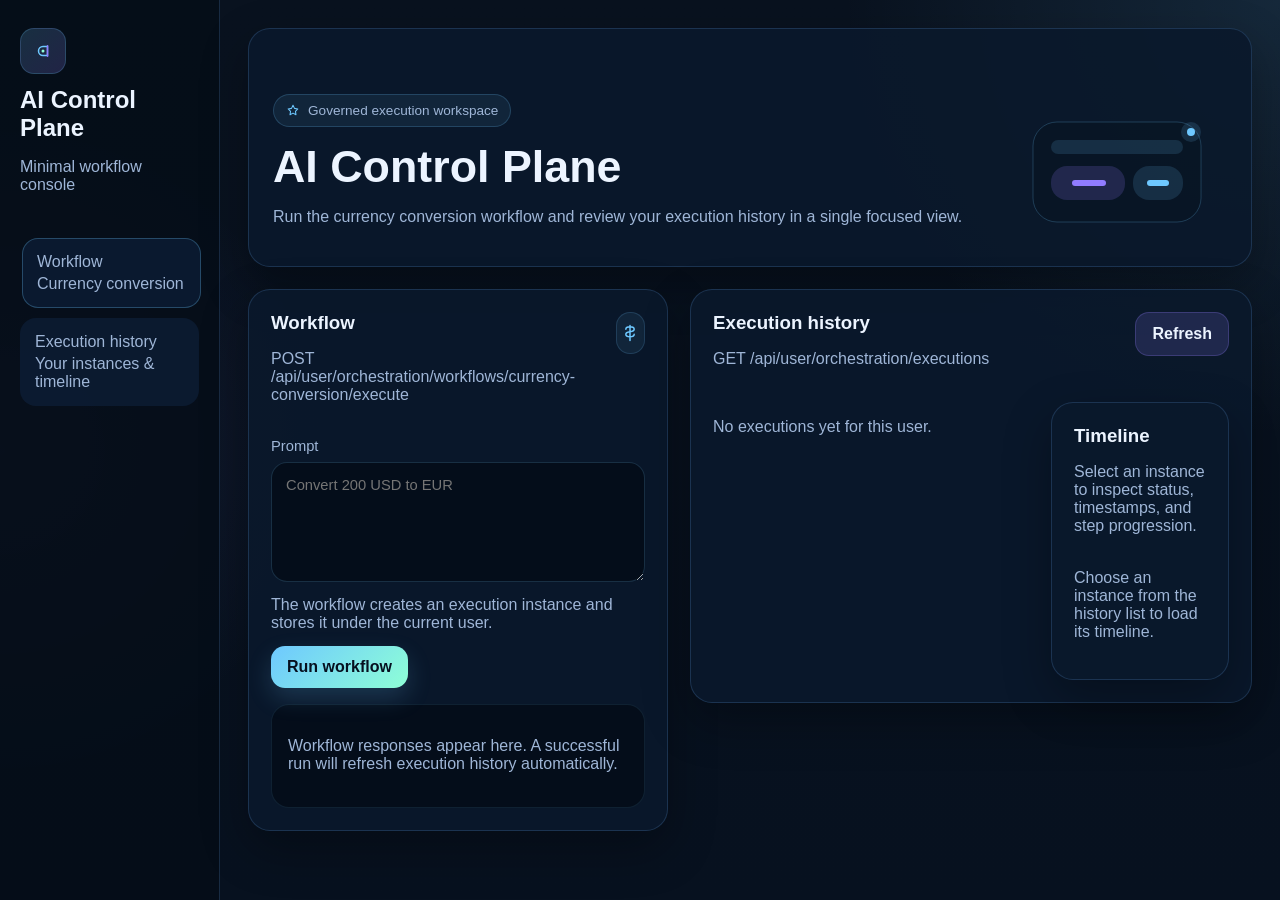
==== ai-control-plane-springboot/src/main/resources/static/index.html @ 24decc21 "Refine workflow UI with user execution history" ====
<!DOCTYPE html>
<html lang="en">
<head>
    <meta charset="UTF-8">
    <meta name="viewport" content="width=device-width, initial-scale=1.0">
    <title>AI Control Plane</title>
    <style>
        :root {
            color-scheme: dark;
            --bg: #07111f;
            --panel: rgba(11, 25, 44, 0.9);
            --panel-muted: rgba(16, 37, 68, 0.72);
            --border: rgba(114, 179, 255, 0.18);
            --text: #ecf4ff;
            --muted: #9fb6d7;
            --accent: #6ec8ff;
            --accent-strong: #917cff;
            --success: #4fe0a2;
            --shadow: 0 18px 48px rgba(0, 0, 0, 0.3);
        }

        * { box-sizing: border-box; }

        body {
            margin: 0;
            min-height: 100vh;
            font-family: Inter, "Segoe UI", Roboto, sans-serif;
            background:
                radial-gradient(circle at top right, rgba(110, 200, 255, 0.12), transparent 28%),
                radial-gradient(circle at left center, rgba(145, 124, 255, 0.1), transparent 24%),
                linear-gradient(180deg, #09121f 0%, #07111f 100%);
            color: var(--text);
        }

        .layout {
            display: grid;
            grid-template-columns: 220px 1fr;
            min-height: 100vh;
        }

        .sidebar {
            padding: 28px 20px;
            border-right: 1px solid var(--border);
            background: rgba(5, 13, 24, 0.86);
        }

        .brand {
            display: grid;
            gap: 12px;
            margin-bottom: 28px;
        }

        .brand-mark {
            width: 46px;
            height: 46px;
            border-radius: 14px;
            display: grid;
            place-items: center;
            background: linear-gradient(135deg, rgba(110, 200, 255, 0.18), rgba(145, 124, 255, 0.2));
            border: 1px solid rgba(110, 200, 255, 0.2);
        }

        .brand h1,
        .section-header h2,
        .panel-header h3,
        .timeline-header h3,
        .instance-summary strong,
        .timeline-item strong {
            margin: 0;
        }

        .brand p,
        .section-header p,
        .panel-header p,
        .timeline-header p,
        .nav-label,
        .nav-meta,
        label,
        .input-help,
        .empty-state,
        .timeline-item p,
        .timeline-item time,
        .response small,
        .instance-summary span {
            color: var(--muted);
        }

        .nav {
            display: grid;
            gap: 10px;
        }

        .nav-item {
            text-decoration: none;
            color: var(--text);
            border: 1px solid transparent;
            background: rgba(16, 37, 68, 0.52);
            border-radius: 16px;
            padding: 14px;
            display: grid;
            gap: 4px;
            transition: border-color 140ms ease, transform 140ms ease;
        }

        .nav-item:hover,
        .nav-item:focus-visible,
        .nav-item.active {
            border-color: rgba(110, 200, 255, 0.28);
            transform: translateX(2px);
            outline: none;
        }

        .main {
            padding: 28px;
            display: grid;
            gap: 22px;
        }

        .section-header,
        .card,
        .history-shell,
        .timeline {
            background: var(--panel);
            border: 1px solid var(--border);
            border-radius: 22px;
            box-shadow: var(--shadow);
        }

        .section-header {
            padding: 24px;
            display: flex;
            justify-content: space-between;
            gap: 18px;
            align-items: end;
        }

        .badge {
            display: inline-flex;
            align-items: center;
            gap: 8px;
            padding: 8px 12px;
            border-radius: 999px;
            border: 1px solid rgba(110, 200, 255, 0.2);
            background: rgba(110, 200, 255, 0.08);
            color: var(--muted);
            font-size: 0.85rem;
        }

        .content-grid {
            display: grid;
            grid-template-columns: minmax(320px, 420px) minmax(0, 1fr);
            gap: 22px;
            align-items: start;
        }

        .card,
        .timeline,
        .history-shell {
            padding: 22px;
        }

        .panel-header,
        .timeline-header {
            display: flex;
            align-items: start;
            justify-content: space-between;
            gap: 12px;
            margin-bottom: 18px;
        }

        .icon {
            width: 42px;
            height: 42px;
            border-radius: 14px;
            display: grid;
            place-items: center;
            background: rgba(110, 200, 255, 0.08);
            border: 1px solid rgba(110, 200, 255, 0.16);
        }

        form {
            display: grid;
            gap: 14px;
        }

        label {
            display: grid;
            gap: 8px;
            font-size: 0.92rem;
        }

        textarea,
        button {
            font: inherit;
        }

        textarea {
            width: 100%;
            min-height: 120px;
            resize: vertical;
            padding: 14px;
            border-radius: 16px;
            border: 1px solid rgba(110, 200, 255, 0.18);
            background: rgba(3, 11, 21, 0.72);
            color: var(--text);
        }

        textarea:focus {
            outline: 2px solid rgba(110, 200, 255, 0.24);
            border-color: rgba(110, 200, 255, 0.36);
        }

        button {
            width: fit-content;
            border: 0;
            border-radius: 14px;
            padding: 12px 16px;
            background: linear-gradient(135deg, var(--accent), #8effd6);
            color: #06101f;
            font-weight: 700;
            cursor: pointer;
            box-shadow: 0 10px 24px rgba(110, 200, 255, 0.18);
        }

        button.secondary {
            background: rgba(145, 124, 255, 0.16);
            color: var(--text);
            box-shadow: none;
            border: 1px solid rgba(145, 124, 255, 0.24);
        }

        .response {
            margin-top: 16px;
            padding: 16px;
            border-radius: 18px;
            background: rgba(3, 11, 21, 0.7);
            border: 1px solid rgba(110, 200, 255, 0.1);
            min-height: 104px;
        }

        .response pre {
            margin: 8px 0 0;
            white-space: pre-wrap;
            word-break: break-word;
            color: #dff5ff;
        }

        .history-layout {
            display: grid;
            grid-template-columns: minmax(260px, 320px) minmax(0, 1fr);
            gap: 18px;
        }

        .history-list {
            display: grid;
            gap: 10px;
        }

        .instance-item {
            width: 100%;
            border: 1px solid rgba(110, 200, 255, 0.08);
            background: rgba(12, 23, 39, 0.86);
            border-radius: 16px;
            padding: 14px;
            text-align: left;
            color: var(--text);
            box-shadow: none;
        }

        .instance-item.active {
            border-color: rgba(110, 200, 255, 0.3);
            background: rgba(16, 37, 68, 0.68);
        }

        .instance-summary {
            display: grid;
            gap: 4px;
        }

        .pill {
            display: inline-flex;
            width: fit-content;
            padding: 6px 10px;
            border-radius: 999px;
            background: rgba(79, 224, 162, 0.12);
            border: 1px solid rgba(79, 224, 162, 0.2);
            color: var(--success);
            font-size: 0.78rem;
            margin-top: 8px;
        }

        .timeline-stream {
            display: grid;
            gap: 14px;
            margin-top: 18px;
        }

        .timeline-item {
            position: relative;
            padding: 0 0 0 22px;
            min-height: 48px;
        }

        .timeline-item::before {
            content: "";
            position: absolute;
            left: 4px;
            top: 6px;
            width: 10px;
            height: 10px;
            border-radius: 50%;
            background: linear-gradient(135deg, var(--accent), var(--accent-strong));
            box-shadow: 0 0 0 6px rgba(110, 200, 255, 0.08);
        }

        .timeline-item::after {
            content: "";
            position: absolute;
            left: 8px;
            top: 20px;
            bottom: -18px;
            width: 1px;
            background: rgba(110, 200, 255, 0.16);
        }

        .timeline-item:last-child::after {
            display: none;
        }

        .timeline-meta {
            display: flex;
            flex-wrap: wrap;
            gap: 10px;
            margin-top: 6px;
        }

        @media (max-width: 1024px) {
            .layout,
            .content-grid,
            .history-layout {
                grid-template-columns: 1fr;
            }

            .sidebar {
                border-right: 0;
                border-bottom: 1px solid var(--border);
            }
        }

        @media (max-width: 720px) {
            .main { padding: 20px; }
            .section-header,
            .card,
            .history-shell,
            .timeline { border-radius: 18px; }
        }
    </style>
</head>
<body>
<div class="layout">
    <aside class="sidebar" aria-label="Primary navigation">
        <div class="brand">
            <div class="brand-mark" aria-hidden="true">
                <svg viewBox="0 0 64 64" width="24" height="24" fill="none">
                    <path d="M20 32c0-6.627 5.373-12 12-12h12v24H32c-6.627 0-12-5.373-12-12Z" stroke="#6EC8FF" stroke-width="4"/>
                    <path d="M44 18v28" stroke="#917CFF" stroke-width="4" stroke-linecap="round"/>
                    <circle cx="32" cy="32" r="4" fill="#8EFFD6"/>
                </svg>
            </div>
            <div>
                <h1>AI Control Plane</h1>
                <p>Minimal workflow console</p>
            </div>
        </div>

        <nav class="nav">
            <a class="nav-item active" href="#workflow">
                <span class="nav-label">Workflow</span>
                <span class="nav-meta">Currency conversion</span>
            </a>
            <a class="nav-item" href="#history">
                <span class="nav-label">Execution history</span>
                <span class="nav-meta">Your instances & timeline</span>
            </a>
        </nav>
    </aside>

    <main class="main">
        <section class="section-header">
            <div>
                <div class="badge">
                    <svg width="14" height="14" viewBox="0 0 16 16" fill="none" aria-hidden="true">
                        <path d="M8 1.5 9.7 5l3.8.6-2.7 2.7.6 3.9L8 10.4 4.6 12.2l.6-3.9L2.5 5.6 6.3 5 8 1.5Z" stroke="#6EC8FF" stroke-width="1.2" stroke-linejoin="round"/>
                    </svg>
                    Governed execution workspace
                </div>
                <h2 style="margin-top: 14px; font-size: clamp(1.8rem, 4vw, 2.8rem);">AI Control Plane</h2>
                <p>Run the currency conversion workflow and review your execution history in a single focused view.</p>
            </div>
            <svg viewBox="0 0 220 140" width="220" height="140" aria-hidden="true">
                <rect x="26" y="20" width="168" height="100" rx="24" fill="rgba(9,22,37,0.86)" stroke="rgba(110,200,255,0.22)"/>
                <rect x="44" y="38" width="132" height="14" rx="7" fill="rgba(110,200,255,0.14)"/>
                <rect x="44" y="64" width="74" height="34" rx="16" fill="rgba(145,124,255,0.18)"/>
                <rect x="126" y="64" width="50" height="34" rx="16" fill="rgba(110,200,255,0.14)"/>
                <path d="M68 81h28" stroke="#917CFF" stroke-width="6" stroke-linecap="round"/>
                <path d="M143 81h16" stroke="#6EC8FF" stroke-width="6" stroke-linecap="round"/>
                <circle cx="184" cy="30" r="10" fill="rgba(110,200,255,0.14)"/>
                <circle cx="184" cy="30" r="4" fill="#6EC8FF"/>
            </svg>
        </section>

        <section class="content-grid">
            <article class="card" id="workflow">
                <div class="panel-header">
                    <div>
                        <h3>Workflow</h3>
                        <p>POST /api/user/orchestration/workflows/currency-conversion/execute</p>
                    </div>
                    <div class="icon" aria-hidden="true">
                        <svg width="20" height="20" viewBox="0 0 24 24" fill="none"><path d="M12 3v18M7 7.5c0-1.7 2-3 5-3s5 1.3 5 3-1.6 2.6-5 3-5 1.3-5 3 2 3 5 3 5-1.3 5-3" stroke="#6EC8FF" stroke-width="1.8" stroke-linecap="round" stroke-linejoin="round"/></svg>
                    </div>
                </div>
                <form id="workflow-form">
                    <label>
                        Prompt
                        <textarea name="prompt" placeholder="Convert 200 USD to EUR"></textarea>
                    </label>
                    <div class="input-help">The workflow creates an execution instance and stores it under the current user.</div>
                    <button type="submit">Run workflow</button>
                </form>
                <div class="response" id="workflow-response">
                    <p class="empty-state">Workflow responses appear here. A successful run will refresh execution history automatically.</p>
                </div>
            </article>

            <article class="history-shell" id="history">
                <div class="panel-header">
                    <div>
                        <h3>Execution history</h3>
                        <p>GET /api/user/orchestration/executions</p>
                    </div>
                    <button class="secondary" id="refresh-history" type="button">Refresh</button>
                </div>
                <div class="history-layout">
                    <section>
                        <div class="history-list" id="history-list">
                            <p class="empty-state">No executions yet for this user.</p>
                        </div>
                    </section>
                    <aside class="timeline">
                        <div class="timeline-header">
                            <div>
                                <h3>Timeline</h3>
                                <p>Select an instance to inspect status, timestamps, and step progression.</p>
                            </div>
                        </div>
                        <div id="timeline-content">
                            <p class="empty-state">Choose an instance from the history list to load its timeline.</p>
                        </div>
                    </aside>
                </div>
            </article>
        </section>
    </main>
</div>

<script>
    const workflowResponse = document.getElementById('workflow-response');
    const historyList = document.getElementById('history-list');
    const timelineContent = document.getElementById('timeline-content');
    const workflowForm = document.getElementById('workflow-form');
    const refreshHistoryButton = document.getElementById('refresh-history');
    let selectedInstanceId = null;

    const formatJson = (target, payload, label = 'Response payload') => {
        target.innerHTML = `<small>${label}</small><pre>${JSON.stringify(payload, null, 2)}</pre>`;
    };

    const formatDate = (value) => {
        if (!value) {
            return '—';
        }
        const date = new Date(value);
        return Number.isNaN(date.getTime()) ? value : date.toLocaleString();
    };

    const normalizeArray = (value) => Array.isArray(value) ? value : [];

    const loadTimeline = async (instanceId) => {
        selectedInstanceId = instanceId;
        timelineContent.innerHTML = '<p class="empty-state">Loading timeline…</p>';

        try {
            const [instanceResponse, stepsResponse] = await Promise.all([
                fetch(`/api/user/orchestration/executions/${encodeURIComponent(instanceId)}`, { headers: { Accept: 'application/json' } }),
                fetch(`/api/user/orchestration/executions/${encodeURIComponent(instanceId)}/steps`, { headers: { Accept: 'application/json' } })
            ]);

            const instance = instanceResponse.ok ? await instanceResponse.json() : null;
            const steps = stepsResponse.ok ? normalizeArray(await stepsResponse.json()) : [];

            if (!instance) {
                timelineContent.innerHTML = '<p class="empty-state">Unable to load that instance.</p>';
                return;
            }

            const events = [
                { title: 'Execution created', timestamp: instance.createdAt, details: `Plan ${instance.planId}` },
                { title: 'Execution started', timestamp: instance.startedAt, details: `Status ${instance.status}` },
                { title: 'Execution completed', timestamp: instance.completedAt, details: instance.completedAt ? `Total cost ${instance.totalCost}` : 'Waiting for completion' },
                ...steps.map((step) => ({
                    title: step.stepId,
                    timestamp: step.completedAt || step.startedAt,
                    details: step.status
                }))
            ].filter((event) => event.timestamp || event.details);

            timelineContent.innerHTML = `
                <div class="instance-summary">
                    <strong>${instance.instanceId}</strong>
                    <span>User: ${instance.userId}</span>
                    <span>Plan: ${instance.planId}</span>
                    <span>Created: ${formatDate(instance.createdAt)}</span>
                    <span class="pill">${instance.status}</span>
                </div>
                <div class="timeline-stream">
                    ${events.map((event) => `
                        <article class="timeline-item">
                            <strong>${event.title}</strong>
                            <div class="timeline-meta">
                                <time>${formatDate(event.timestamp)}</time>
                                <span>${event.details || ''}</span>
                            </div>
                        </article>
                    `).join('') || '<p class="empty-state">No timeline events are available yet.</p>'}
                </div>
            `;
        } catch (error) {
            timelineContent.innerHTML = `<p class="empty-state">${error.message}</p>`;
        }
    };

    const renderHistory = (items) => {
        const executions = normalizeArray(items);
        if (!executions.length) {
            historyList.innerHTML = '<p class="empty-state">No executions yet for this user.</p>';
            timelineContent.innerHTML = '<p class="empty-state">Choose an instance from the history list to load its timeline.</p>';
            return;
        }

        historyList.innerHTML = executions.map((instance) => `
            <button class="instance-item ${instance.instanceId === selectedInstanceId ? 'active' : ''}" type="button" data-instance-id="${instance.instanceId}">
                <div class="instance-summary">
                    <strong>${instance.instanceId}</strong>
                    <span>${formatDate(instance.createdAt)}</span>
                    <span>Plan ${instance.planId}</span>
                    <span class="pill">${instance.status}</span>
                </div>
            </button>
        `).join('');

        historyList.querySelectorAll('[data-instance-id]').forEach((button) => {
            button.addEventListener('click', () => loadTimeline(button.dataset.instanceId));
        });

        const nextSelection = executions.find((instance) => instance.instanceId === selectedInstanceId)?.instanceId
            || executions[0].instanceId;
        loadTimeline(nextSelection);
    };

    const loadHistory = async () => {
        historyList.innerHTML = '<p class="empty-state">Loading execution history…</p>';
        try {
            const response = await fetch('/api/user/orchestration/executions', {
                headers: { Accept: 'application/json' }
            });
            const data = response.ok ? await response.json() : [];
            renderHistory(data);
        } catch (error) {
            historyList.innerHTML = `<p class="empty-state">${error.message}</p>`;
        }
    };

    workflowForm.addEventListener('submit', async (event) => {
        event.preventDefault();
        const submitButton = workflowForm.querySelector('button[type="submit"]');
        const originalLabel = submitButton.textContent;
        submitButton.disabled = true;
        submitButton.textContent = 'Running…';

        try {
            const payload = Object.fromEntries(new FormData(workflowForm).entries());
            const response = await fetch('/api/user/orchestration/workflows/currency-conversion/execute', {
                method: 'POST',
                headers: {
                    Accept: 'application/json',
                    'Content-Type': 'application/json'
                },
                body: JSON.stringify(payload)
            });

            const data = response.ok ? await response.json() : { status: response.status, message: 'Workflow request failed.' };
            formatJson(workflowResponse, data, response.ok ? 'Workflow response' : 'Workflow error');

            if (response.ok) {
                selectedInstanceId = data.instanceId || selectedInstanceId;
                await loadHistory();
            }
        } catch (error) {
            formatJson(workflowResponse, { message: error.message }, 'Workflow error');
        } finally {
            submitButton.disabled = false;
            submitButton.textContent = originalLabel;
        }
    });

    refreshHistoryButton.addEventListener('click', loadHistory);
    loadHistory();
</script>
</body>
</html>
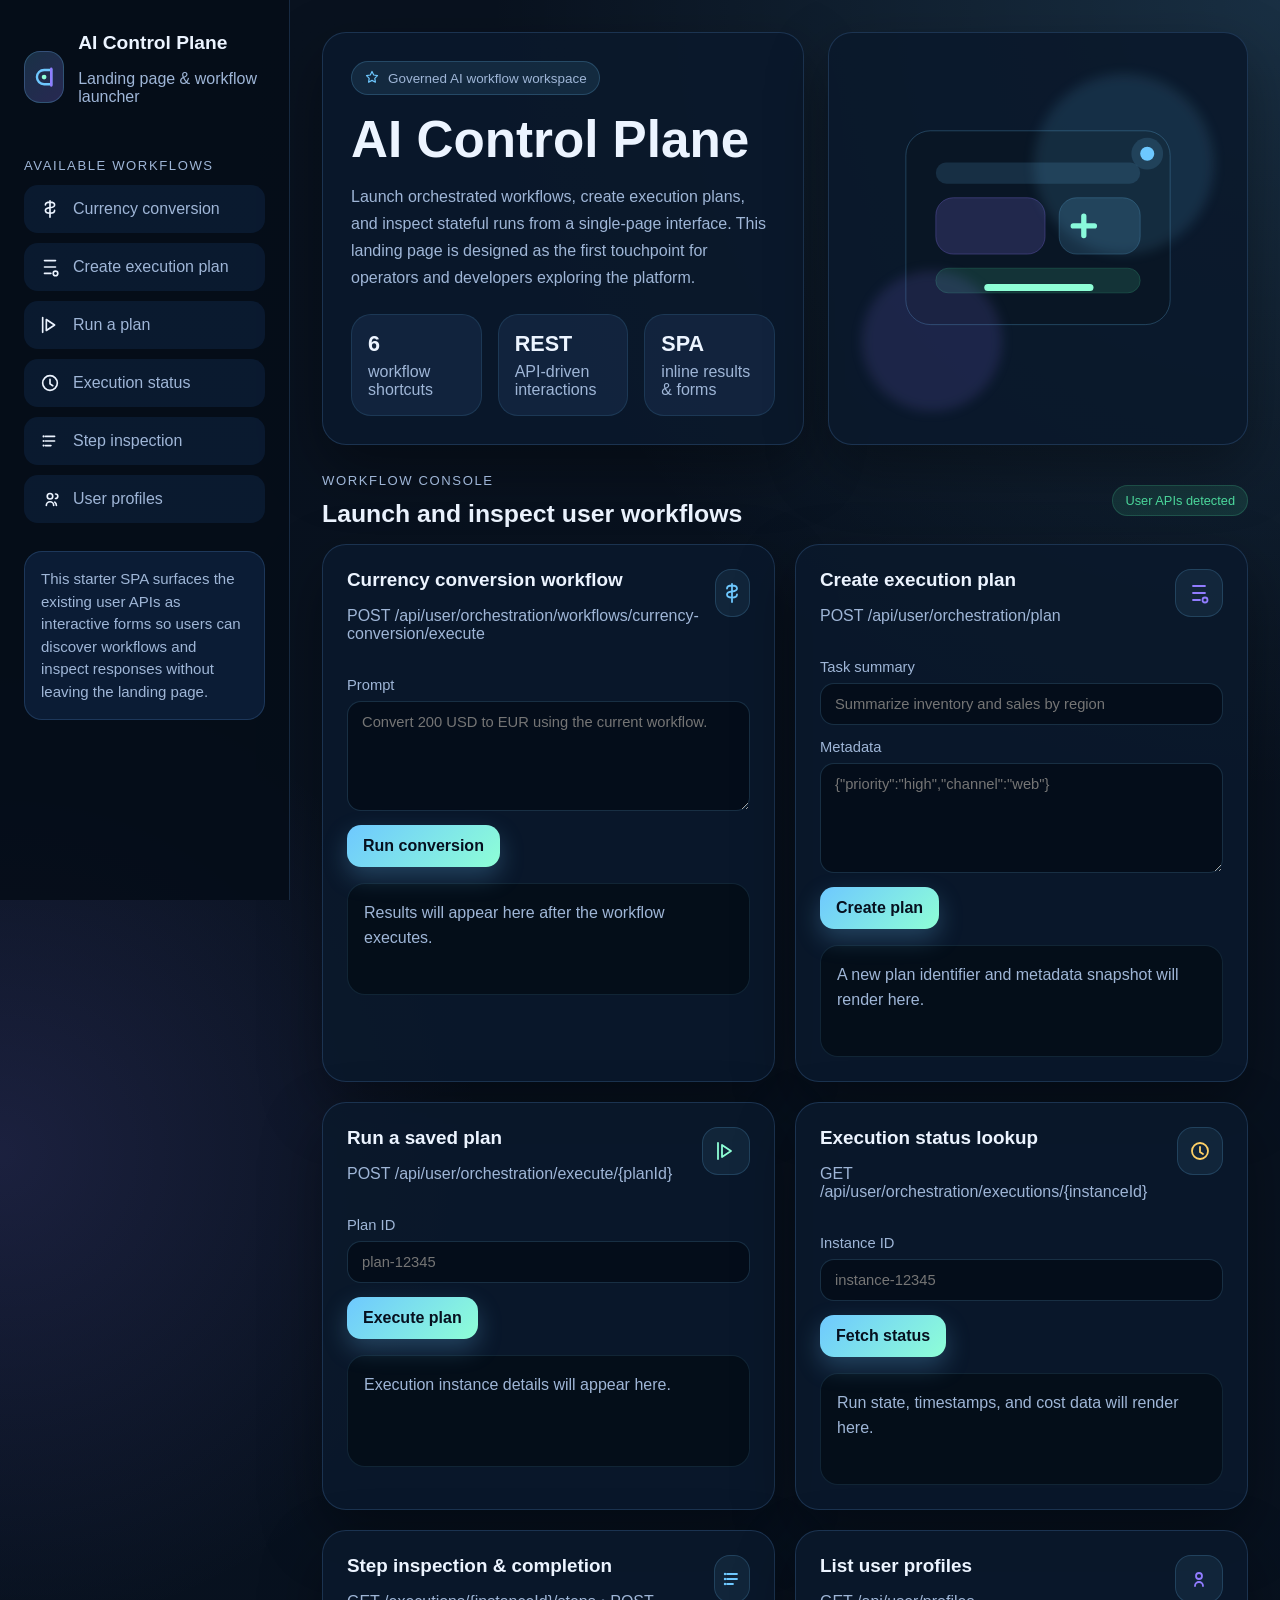
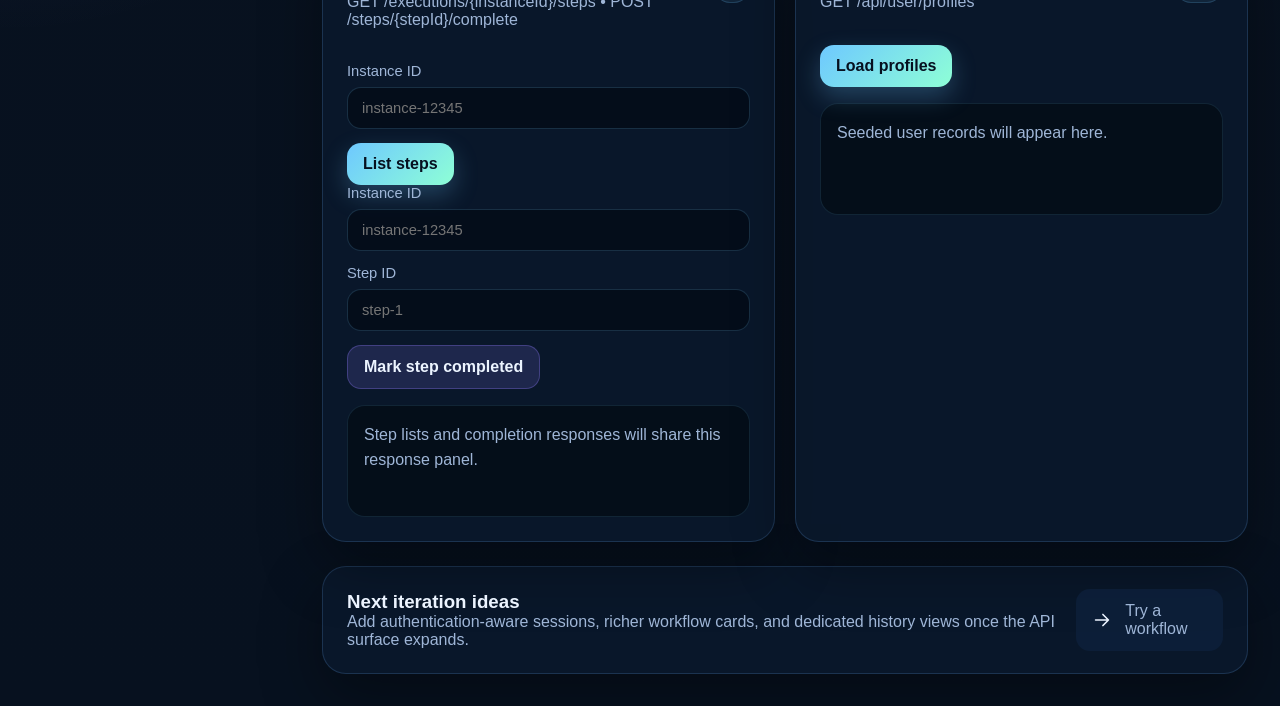
==== commit 1709313b: "Simple UI" ====
--- a/ai-control-plane-springboot/src/main/resources/static/index.html
+++ b/ai-control-plane-springboot/src/main/resources/static/index.html
@@ -9,158 +9,258 @@
             color-scheme: dark;
             --bg: #07111f;
             --panel: rgba(11, 25, 44, 0.9);
-            --panel-muted: rgba(16, 37, 68, 0.72);
+            --panel-strong: #102544;
+            --panel-muted: rgba(20, 39, 67, 0.8);
             --border: rgba(114, 179, 255, 0.18);
             --text: #ecf4ff;
             --muted: #9fb6d7;
             --accent: #6ec8ff;
             --accent-strong: #917cff;
             --success: #4fe0a2;
-            --shadow: 0 18px 48px rgba(0, 0, 0, 0.3);
-        }
-
-        * { box-sizing: border-box; }
+            --warning: #ffd166;
+            --danger: #ff7b98;
+            --shadow: 0 24px 60px rgba(0, 0, 0, 0.35);
+        }
+
+        * {
+            box-sizing: border-box;
+        }
 
         body {
             margin: 0;
             min-height: 100vh;
             font-family: Inter, "Segoe UI", Roboto, sans-serif;
             background:
-                radial-gradient(circle at top right, rgba(110, 200, 255, 0.12), transparent 28%),
-                radial-gradient(circle at left center, rgba(145, 124, 255, 0.1), transparent 24%),
-                linear-gradient(180deg, #09121f 0%, #07111f 100%);
+                    radial-gradient(circle at top right, rgba(110, 200, 255, 0.16), transparent 30%),
+                    radial-gradient(circle at left center, rgba(145, 124, 255, 0.14), transparent 28%),
+                    linear-gradient(180deg, #09121f 0%, #07111f 100%);
             color: var(--text);
         }
 
         .layout {
             display: grid;
-            grid-template-columns: 220px 1fr;
+            grid-template-columns: 290px 1fr;
             min-height: 100vh;
         }
 
         .sidebar {
-            padding: 28px 20px;
+            padding: 32px 24px;
+            background: rgba(5, 13, 24, 0.88);
             border-right: 1px solid var(--border);
-            background: rgba(5, 13, 24, 0.86);
+            position: sticky;
+            top: 0;
+            height: 100vh;
         }
 
         .brand {
-            display: grid;
-            gap: 12px;
-            margin-bottom: 28px;
+            display: flex;
+            align-items: center;
+            gap: 14px;
+            margin-bottom: 36px;
         }
 
         .brand-mark {
-            width: 46px;
-            height: 46px;
-            border-radius: 14px;
+            width: 52px;
+            height: 52px;
+            border-radius: 16px;
             display: grid;
             place-items: center;
-            background: linear-gradient(135deg, rgba(110, 200, 255, 0.18), rgba(145, 124, 255, 0.2));
-            border: 1px solid rgba(110, 200, 255, 0.2);
-        }
-
-        .brand h1,
-        .section-header h2,
-        .panel-header h3,
-        .timeline-header h3,
-        .instance-summary strong,
-        .timeline-item strong {
+            background: linear-gradient(135deg, rgba(110, 200, 255, 0.2), rgba(145, 124, 255, 0.25));
+            border: 1px solid rgba(110, 200, 255, 0.24);
+        }
+
+        .brand h1 {
+            font-size: 1.2rem;
             margin: 0;
         }
 
         .brand p,
-        .section-header p,
-        .panel-header p,
-        .timeline-header p,
-        .nav-label,
-        .nav-meta,
+        .sidebar-note,
+        .card-subtitle,
+        .hero-copy p,
+        .result-box small,
+        .section-badge,
+        .nav-item span,
         label,
-        .input-help,
         .empty-state,
-        .timeline-item p,
-        .timeline-item time,
-        .response small,
-        .instance-summary span {
+        .hero-stat span,
+        .hero-stat strong,
+        .callout p {
             color: var(--muted);
         }
 
-        .nav {
-            display: grid;
+        .nav-title {
+            font-size: 0.82rem;
+            letter-spacing: 0.12em;
+            text-transform: uppercase;
+            margin: 0 0 12px;
+            color: var(--muted);
+        }
+
+        .nav-list {
+            display: flex;
+            flex-direction: column;
             gap: 10px;
+            margin-bottom: 28px;
         }
 
         .nav-item {
+            display: flex;
+            align-items: center;
+            gap: 12px;
             text-decoration: none;
             color: var(--text);
+            padding: 12px 14px;
+            border-radius: 14px;
+            background: rgba(16, 37, 68, 0.55);
             border: 1px solid transparent;
-            background: rgba(16, 37, 68, 0.52);
-            border-radius: 16px;
-            padding: 14px;
-            display: grid;
-            gap: 4px;
-            transition: border-color 140ms ease, transform 140ms ease;
+            transition: 160ms ease;
         }
 
         .nav-item:hover,
-        .nav-item:focus-visible,
-        .nav-item.active {
-            border-color: rgba(110, 200, 255, 0.28);
+        .nav-item:focus-visible {
+            border-color: rgba(110, 200, 255, 0.3);
             transform: translateX(2px);
             outline: none;
         }
 
+        .nav-item svg {
+            flex: none;
+            width: 22px;
+            height: 22px;
+        }
+
+        .sidebar-note {
+            margin-top: 28px;
+            padding: 16px;
+            border-radius: 18px;
+            background: rgba(16, 37, 68, 0.68);
+            border: 1px solid var(--border);
+            line-height: 1.5;
+            font-size: 0.94rem;
+        }
+
         .main {
-            padding: 28px;
+            padding: 32px;
+        }
+
+        .hero {
             display: grid;
-            gap: 22px;
-        }
-
-        .section-header,
-        .card,
-        .history-shell,
-        .timeline {
+            grid-template-columns: minmax(0, 1.3fr) minmax(280px, 420px);
+            gap: 24px;
+            align-items: stretch;
+            margin-bottom: 28px;
+        }
+
+        .hero-card,
+        .hero-visual,
+        .workflow-card,
+        .callout {
             background: var(--panel);
             border: 1px solid var(--border);
-            border-radius: 22px;
+            border-radius: 24px;
             box-shadow: var(--shadow);
         }
 
-        .section-header {
-            padding: 24px;
-            display: flex;
-            justify-content: space-between;
-            gap: 18px;
-            align-items: end;
-        }
-
-        .badge {
+        .hero-card {
+            padding: 28px;
+        }
+
+        .section-badge {
             display: inline-flex;
             align-items: center;
             gap: 8px;
+            font-size: 0.84rem;
             padding: 8px 12px;
             border-radius: 999px;
+            background: rgba(110, 200, 255, 0.1);
             border: 1px solid rgba(110, 200, 255, 0.2);
-            background: rgba(110, 200, 255, 0.08);
-            color: var(--muted);
-            font-size: 0.85rem;
-        }
-
-        .content-grid {
+        }
+
+        .hero-copy h2 {
+            margin: 18px 0 12px;
+            font-size: clamp(2rem, 4vw, 3.4rem);
+            line-height: 1.05;
+        }
+
+        .hero-copy p {
+            max-width: 62ch;
+            line-height: 1.7;
+            font-size: 1rem;
+        }
+
+        .hero-stats {
             display: grid;
-            grid-template-columns: minmax(320px, 420px) minmax(0, 1fr);
-            gap: 22px;
-            align-items: start;
-        }
-
-        .card,
-        .timeline,
-        .history-shell {
-            padding: 22px;
-        }
-
-        .panel-header,
-        .timeline-header {
+            grid-template-columns: repeat(3, minmax(0, 1fr));
+            gap: 16px;
+            margin-top: 22px;
+        }
+
+        .hero-stat {
+            padding: 16px;
+            border-radius: 20px;
+            background: var(--panel-muted);
+            border: 1px solid rgba(110, 200, 255, 0.12);
+        }
+
+        .hero-stat strong {
+            display: block;
+            color: var(--text);
+            font-size: 1.35rem;
+            margin-bottom: 6px;
+        }
+
+        .hero-visual {
+            padding: 24px;
+            position: relative;
+            overflow: hidden;
+            display: grid;
+            place-items: center;
+        }
+
+        .hero-visual::before,
+        .hero-visual::after {
+            content: "";
+            position: absolute;
+            border-radius: 50%;
+            filter: blur(6px);
+        }
+
+        .hero-visual::before {
+            width: 180px;
+            height: 180px;
+            background: rgba(110, 200, 255, 0.12);
+            top: 10%;
+            right: 8%;
+        }
+
+        .hero-visual::after {
+            width: 140px;
+            height: 140px;
+            background: rgba(145, 124, 255, 0.14);
+            left: 8%;
+            bottom: 8%;
+        }
+
+        .workflows-header {
+            display: flex;
+            align-items: center;
+            justify-content: space-between;
+            gap: 16px;
+            margin: 18px 0 16px;
+        }
+
+        .workflows-grid {
+            display: grid;
+            grid-template-columns: repeat(auto-fit, minmax(320px, 1fr));
+            gap: 20px;
+        }
+
+        .workflow-card {
+            padding: 24px;
+        }
+
+        .card-header {
             display: flex;
             align-items: start;
             justify-content: space-between;
@@ -168,14 +268,19 @@
             margin-bottom: 18px;
         }
 
-        .icon {
-            width: 42px;
-            height: 42px;
-            border-radius: 14px;
+        .card-title {
+            margin: 0;
+            font-size: 1.18rem;
+        }
+
+        .card-icon {
+            width: 48px;
+            height: 48px;
+            border-radius: 16px;
             display: grid;
             place-items: center;
             background: rgba(110, 200, 255, 0.08);
-            border: 1px solid rgba(110, 200, 255, 0.16);
+            border: 1px solid rgba(110, 200, 255, 0.18);
         }
 
         form {
@@ -189,179 +294,171 @@
             font-size: 0.92rem;
         }
 
+        input,
         textarea,
-        button {
+        button,
+        select {
             font: inherit;
         }
 
-        textarea {
+        input,
+        textarea,
+        select {
             width: 100%;
-            min-height: 120px;
-            resize: vertical;
-            padding: 14px;
-            border-radius: 16px;
+            padding: 12px 14px;
+            border-radius: 14px;
             border: 1px solid rgba(110, 200, 255, 0.18);
             background: rgba(3, 11, 21, 0.72);
             color: var(--text);
         }
 
-        textarea:focus {
-            outline: 2px solid rgba(110, 200, 255, 0.24);
-            border-color: rgba(110, 200, 255, 0.36);
+        textarea {
+            min-height: 110px;
+            resize: vertical;
+        }
+
+        input:focus,
+        textarea:focus,
+        select:focus {
+            outline: 2px solid rgba(110, 200, 255, 0.3);
+            border-color: rgba(110, 200, 255, 0.45);
+        }
+
+        .button-row {
+            display: flex;
+            flex-wrap: wrap;
+            gap: 10px;
+            align-items: center;
         }
 
         button {
-            width: fit-content;
-            border: 0;
+            border: none;
             border-radius: 14px;
             padding: 12px 16px;
-            background: linear-gradient(135deg, var(--accent), #8effd6);
-            color: #06101f;
             font-weight: 700;
             cursor: pointer;
-            box-shadow: 0 10px 24px rgba(110, 200, 255, 0.18);
+            color: #06101f;
+            background: linear-gradient(135deg, var(--accent), #8effd6);
+            transition: transform 140ms ease, box-shadow 140ms ease;
+            box-shadow: 0 10px 24px rgba(110, 200, 255, 0.25);
         }
 
         button.secondary {
             background: rgba(145, 124, 255, 0.16);
             color: var(--text);
             box-shadow: none;
-            border: 1px solid rgba(145, 124, 255, 0.24);
-        }
-
-        .response {
+            border: 1px solid rgba(145, 124, 255, 0.3);
+        }
+
+        button:hover,
+        button:focus-visible {
+            transform: translateY(-1px);
+            outline: none;
+        }
+
+        .status-chip {
+            padding: 7px 12px;
+            border-radius: 999px;
+            font-size: 0.8rem;
+            color: var(--success);
+            background: rgba(79, 224, 162, 0.12);
+            border: 1px solid rgba(79, 224, 162, 0.2);
+        }
+
+        .result-box {
             margin-top: 16px;
             padding: 16px;
             border-radius: 18px;
-            background: rgba(3, 11, 21, 0.7);
-            border: 1px solid rgba(110, 200, 255, 0.1);
-            min-height: 104px;
-        }
-
-        .response pre {
+            background: rgba(3, 11, 21, 0.74);
+            border: 1px solid rgba(110, 200, 255, 0.12);
+            min-height: 112px;
+        }
+
+        .result-box pre {
             margin: 8px 0 0;
             white-space: pre-wrap;
             word-break: break-word;
             color: #dff5ff;
         }
 
-        .history-layout {
-            display: grid;
-            grid-template-columns: minmax(260px, 320px) minmax(0, 1fr);
-            gap: 18px;
-        }
-
-        .history-list {
-            display: grid;
-            gap: 10px;
-        }
-
-        .instance-item {
-            width: 100%;
-            border: 1px solid rgba(110, 200, 255, 0.08);
-            background: rgba(12, 23, 39, 0.86);
-            border-radius: 16px;
-            padding: 14px;
-            text-align: left;
-            color: var(--text);
-            box-shadow: none;
-        }
-
-        .instance-item.active {
-            border-color: rgba(110, 200, 255, 0.3);
-            background: rgba(16, 37, 68, 0.68);
-        }
-
-        .instance-summary {
-            display: grid;
-            gap: 4px;
-        }
-
-        .pill {
-            display: inline-flex;
-            width: fit-content;
-            padding: 6px 10px;
-            border-radius: 999px;
-            background: rgba(79, 224, 162, 0.12);
-            border: 1px solid rgba(79, 224, 162, 0.2);
-            color: var(--success);
-            font-size: 0.78rem;
-            margin-top: 8px;
-        }
-
-        .timeline-stream {
-            display: grid;
-            gap: 14px;
-            margin-top: 18px;
-        }
-
-        .timeline-item {
-            position: relative;
-            padding: 0 0 0 22px;
-            min-height: 48px;
-        }
-
-        .timeline-item::before {
-            content: "";
+        .empty-state {
+            margin: 0;
+            line-height: 1.6;
+        }
+
+        .callout {
+            padding: 22px 24px;
+            margin-top: 24px;
+            display: flex;
+            align-items: center;
+            justify-content: space-between;
+            gap: 16px;
+        }
+
+        .callout h3,
+        .callout p {
+            margin: 0;
+        }
+
+        .visually-hidden {
             position: absolute;
-            left: 4px;
-            top: 6px;
-            width: 10px;
-            height: 10px;
-            border-radius: 50%;
-            background: linear-gradient(135deg, var(--accent), var(--accent-strong));
-            box-shadow: 0 0 0 6px rgba(110, 200, 255, 0.08);
-        }
-
-        .timeline-item::after {
-            content: "";
-            position: absolute;
-            left: 8px;
-            top: 20px;
-            bottom: -18px;
             width: 1px;
-            background: rgba(110, 200, 255, 0.16);
-        }
-
-        .timeline-item:last-child::after {
-            display: none;
-        }
-
-        .timeline-meta {
-            display: flex;
-            flex-wrap: wrap;
-            gap: 10px;
-            margin-top: 6px;
-        }
-
-        @media (max-width: 1024px) {
-            .layout,
-            .content-grid,
-            .history-layout {
+            height: 1px;
+            padding: 0;
+            margin: -1px;
+            overflow: hidden;
+            clip: rect(0, 0, 0, 0);
+            white-space: nowrap;
+            border: 0;
+        }
+
+        @media (max-width: 1080px) {
+            .layout {
                 grid-template-columns: 1fr;
             }
 
             .sidebar {
-                border-right: 0;
-                border-bottom: 1px solid var(--border);
+                position: static;
+                height: auto;
+            }
+
+            .hero {
+                grid-template-columns: 1fr;
             }
         }
 
         @media (max-width: 720px) {
-            .main { padding: 20px; }
-            .section-header,
-            .card,
-            .history-shell,
-            .timeline { border-radius: 18px; }
+            .main {
+                padding: 20px;
+            }
+
+            .sidebar {
+                padding: 24px 18px;
+            }
+
+            .hero-card,
+            .hero-visual,
+            .workflow-card,
+            .callout {
+                border-radius: 20px;
+            }
+
+            .hero-stats {
+                grid-template-columns: 1fr;
+            }
+
+            .workflows-grid {
+                grid-template-columns: 1fr;
+            }
         }
     </style>
 </head>
 <body>
 <div class="layout">
-    <aside class="sidebar" aria-label="Primary navigation">
+    <aside class="sidebar" aria-label="Workflow navigation">
         <div class="brand">
             <div class="brand-mark" aria-hidden="true">
-                <svg viewBox="0 0 64 64" width="24" height="24" fill="none">
+                <svg viewBox="0 0 64 64" fill="none">
                     <path d="M20 32c0-6.627 5.373-12 12-12h12v24H32c-6.627 0-12-5.373-12-12Z" stroke="#6EC8FF" stroke-width="4"/>
                     <path d="M44 18v28" stroke="#917CFF" stroke-width="4" stroke-linecap="round"/>
                     <circle cx="32" cy="32" r="4" fill="#8EFFD6"/>
@@ -369,253 +466,347 @@
             </div>
             <div>
                 <h1>AI Control Plane</h1>
-                <p>Minimal workflow console</p>
+                <p>Landing page & workflow launcher</p>
             </div>
         </div>
 
-        <nav class="nav">
-            <a class="nav-item active" href="#workflow">
-                <span class="nav-label">Workflow</span>
-                <span class="nav-meta">Currency conversion</span>
+        <p class="nav-title">Available workflows</p>
+        <nav class="nav-list">
+            <a class="nav-item" href="#workflow-currency">
+                <svg viewBox="0 0 24 24" fill="none"><path d="M12 3v18M7 7.5c0-1.7 2-3 5-3s5 1.3 5 3-1.6 2.6-5 3-5 1.3-5 3 2 3 5 3 5-1.3 5-3" stroke="currentColor" stroke-width="1.8" stroke-linecap="round" stroke-linejoin="round"/></svg>
+                <span>Currency conversion</span>
             </a>
-            <a class="nav-item" href="#history">
-                <span class="nav-label">Execution history</span>
-                <span class="nav-meta">Your instances & timeline</span>
+            <a class="nav-item" href="#workflow-plan">
+                <svg viewBox="0 0 24 24" fill="none"><path d="M6 5h12M6 12h12M6 19h7" stroke="currentColor" stroke-width="1.8" stroke-linecap="round"/><circle cx="18" cy="19" r="2.5" stroke="currentColor" stroke-width="1.8"/></svg>
+                <span>Create execution plan</span>
+            </a>
+            <a class="nav-item" href="#workflow-execute">
+                <svg viewBox="0 0 24 24" fill="none"><path d="M8 6l9 6-9 6V6Z" stroke="currentColor" stroke-width="1.8" stroke-linejoin="round"/><path d="M4 4v16" stroke="currentColor" stroke-width="1.8" stroke-linecap="round"/></svg>
+                <span>Run a plan</span>
+            </a>
+            <a class="nav-item" href="#workflow-status">
+                <svg viewBox="0 0 24 24" fill="none"><circle cx="12" cy="12" r="8" stroke="currentColor" stroke-width="1.8"/><path d="M12 8v5l3 2" stroke="currentColor" stroke-width="1.8" stroke-linecap="round"/></svg>
+                <span>Execution status</span>
+            </a>
+            <a class="nav-item" href="#workflow-steps">
+                <svg viewBox="0 0 24 24" fill="none"><path d="M7 7h10M7 12h10M7 17h6" stroke="currentColor" stroke-width="1.8" stroke-linecap="round"/><circle cx="5" cy="7" r="1.2" fill="currentColor"/><circle cx="5" cy="12" r="1.2" fill="currentColor"/><circle cx="5" cy="17" r="1.2" fill="currentColor"/></svg>
+                <span>Step inspection</span>
+            </a>
+            <a class="nav-item" href="#workflow-users">
+                <svg viewBox="0 0 24 24" fill="none"><path d="M16 19c0-2.2-1.8-4-4-4s-4 1.8-4 4" stroke="currentColor" stroke-width="1.8" stroke-linecap="round"/><circle cx="12" cy="9" r="3" stroke="currentColor" stroke-width="1.8"/><path d="M19 19c0-1.5-.7-2.8-1.8-3.6M18 6.5A2.5 2.5 0 0 1 18 11.5" stroke="currentColor" stroke-width="1.8" stroke-linecap="round"/></svg>
+                <span>User profiles</span>
             </a>
         </nav>
+
+        <div class="sidebar-note">
+            This starter SPA surfaces the existing user APIs as interactive forms so users can discover workflows and inspect responses without leaving the landing page.
+        </div>
     </aside>
 
     <main class="main">
-        <section class="section-header">
-            <div>
-                <div class="badge">
-                    <svg width="14" height="14" viewBox="0 0 16 16" fill="none" aria-hidden="true">
+        <section class="hero">
+            <div class="hero-card hero-copy">
+                <div class="section-badge">
+                    <svg width="16" height="16" viewBox="0 0 16 16" fill="none" aria-hidden="true">
                         <path d="M8 1.5 9.7 5l3.8.6-2.7 2.7.6 3.9L8 10.4 4.6 12.2l.6-3.9L2.5 5.6 6.3 5 8 1.5Z" stroke="#6EC8FF" stroke-width="1.2" stroke-linejoin="round"/>
                     </svg>
-                    Governed execution workspace
+                    Governed AI workflow workspace
                 </div>
-                <h2 style="margin-top: 14px; font-size: clamp(1.8rem, 4vw, 2.8rem);">AI Control Plane</h2>
-                <p>Run the currency conversion workflow and review your execution history in a single focused view.</p>
+                <h2>AI Control Plane</h2>
+                <p>
+                    Launch orchestrated workflows, create execution plans, and inspect stateful runs from a single-page interface.
+                    This landing page is designed as the first touchpoint for operators and developers exploring the platform.
+                </p>
+                <div class="hero-stats">
+                    <div class="hero-stat">
+                        <strong>6</strong>
+                        <span>workflow shortcuts</span>
+                    </div>
+                    <div class="hero-stat">
+                        <strong>REST</strong>
+                        <span>API-driven interactions</span>
+                    </div>
+                    <div class="hero-stat">
+                        <strong>SPA</strong>
+                        <span>inline results & forms</span>
+                    </div>
+                </div>
             </div>
-            <svg viewBox="0 0 220 140" width="220" height="140" aria-hidden="true">
-                <rect x="26" y="20" width="168" height="100" rx="24" fill="rgba(9,22,37,0.86)" stroke="rgba(110,200,255,0.22)"/>
-                <rect x="44" y="38" width="132" height="14" rx="7" fill="rgba(110,200,255,0.14)"/>
-                <rect x="44" y="64" width="74" height="34" rx="16" fill="rgba(145,124,255,0.18)"/>
-                <rect x="126" y="64" width="50" height="34" rx="16" fill="rgba(110,200,255,0.14)"/>
-                <path d="M68 81h28" stroke="#917CFF" stroke-width="6" stroke-linecap="round"/>
-                <path d="M143 81h16" stroke="#6EC8FF" stroke-width="6" stroke-linecap="round"/>
-                <circle cx="184" cy="30" r="10" fill="rgba(110,200,255,0.14)"/>
-                <circle cx="184" cy="30" r="4" fill="#6EC8FF"/>
-            </svg>
+            <div class="hero-visual" aria-hidden="true">
+                <svg viewBox="0 0 420 320" width="100%" height="100%">
+                    <defs>
+                        <linearGradient id="hero-gradient" x1="0" y1="0" x2="1" y2="1">
+                            <stop offset="0%" stop-color="#6EC8FF" stop-opacity="0.9"/>
+                            <stop offset="100%" stop-color="#917CFF" stop-opacity="0.9"/>
+                        </linearGradient>
+                    </defs>
+                    <rect x="60" y="38" width="300" height="220" rx="28" fill="#091625" stroke="rgba(110,200,255,0.28)"/>
+                    <rect x="94" y="74" width="232" height="24" rx="12" fill="rgba(110,200,255,0.14)"/>
+                    <rect x="94" y="114" width="124" height="64" rx="20" fill="rgba(145,124,255,0.18)" stroke="rgba(145,124,255,0.3)"/>
+                    <rect x="234" y="114" width="92" height="64" rx="20" fill="rgba(110,200,255,0.15)" stroke="rgba(110,200,255,0.24)"/>
+                    <rect x="94" y="194" width="232" height="28" rx="14" fill="rgba(79,224,162,0.14)" stroke="rgba(79,224,162,0.2)"/>
+                    <path d="M132 146h48" stroke="url(#hero-gradient)" stroke-width="8" stroke-linecap="round"/>
+                    <path d="M262 135v22M250 146h24" stroke="#8EFFD6" stroke-width="6" stroke-linecap="round"/>
+                    <path d="M153 216h116" stroke="#8EFFD6" stroke-width="8" stroke-linecap="round"/>
+                    <circle cx="334" cy="64" r="18" fill="rgba(110,200,255,0.14)"/>
+                    <circle cx="334" cy="64" r="8" fill="#6EC8FF"/>
+                </svg>
+            </div>
         </section>
 
-        <section class="content-grid">
-            <article class="card" id="workflow">
-                <div class="panel-header">
+        <div class="workflows-header">
+            <div>
+                <p class="nav-title">Workflow console</p>
+                <h3 style="margin: 6px 0 0; font-size: 1.55rem;">Launch and inspect user workflows</h3>
+            </div>
+            <div class="status-chip">User APIs detected</div>
+        </div>
+
+        <section class="workflows-grid">
+            <article class="workflow-card" id="workflow-currency">
+                <div class="card-header">
                     <div>
-                        <h3>Workflow</h3>
-                        <p>POST /api/user/orchestration/workflows/currency-conversion/execute</p>
-                    </div>
-                    <div class="icon" aria-hidden="true">
-                        <svg width="20" height="20" viewBox="0 0 24 24" fill="none"><path d="M12 3v18M7 7.5c0-1.7 2-3 5-3s5 1.3 5 3-1.6 2.6-5 3-5 1.3-5 3 2 3 5 3 5-1.3 5-3" stroke="#6EC8FF" stroke-width="1.8" stroke-linecap="round" stroke-linejoin="round"/></svg>
+                        <h4 class="card-title">Currency conversion workflow</h4>
+                        <p class="card-subtitle">POST /api/user/orchestration/workflows/currency-conversion/execute</p>
+                    </div>
+                    <div class="card-icon" aria-hidden="true">
+                        <svg width="24" height="24" viewBox="0 0 24 24" fill="none"><path d="M12 3v18M7 7.5c0-1.7 2-3 5-3s5 1.3 5 3-1.6 2.6-5 3-5 1.3-5 3 2 3 5 3 5-1.3 5-3" stroke="#6EC8FF" stroke-width="1.8" stroke-linecap="round" stroke-linejoin="round"/></svg>
                     </div>
                 </div>
-                <form id="workflow-form">
+                <form data-endpoint="/api/user/orchestration/workflows/currency-conversion/execute" data-method="POST" data-result="currency-result">
                     <label>
                         Prompt
-                        <textarea name="prompt" placeholder="Convert 200 USD to EUR"></textarea>
+                        <textarea name="prompt" placeholder="Convert 200 USD to EUR using the current workflow."></textarea>
                     </label>
-                    <div class="input-help">The workflow creates an execution instance and stores it under the current user.</div>
-                    <button type="submit">Run workflow</button>
+                    <div class="button-row">
+                        <button type="submit">Run conversion</button>
+                    </div>
                 </form>
-                <div class="response" id="workflow-response">
-                    <p class="empty-state">Workflow responses appear here. A successful run will refresh execution history automatically.</p>
+                <div class="result-box" id="currency-result"><p class="empty-state">Results will appear here after the workflow executes.</p></div>
+            </article>
+
+            <article class="workflow-card" id="workflow-plan">
+                <div class="card-header">
+                    <div>
+                        <h4 class="card-title">Create execution plan</h4>
+                        <p class="card-subtitle">POST /api/user/orchestration/plan</p>
+                    </div>
+                    <div class="card-icon" aria-hidden="true">
+                        <svg width="24" height="24" viewBox="0 0 24 24" fill="none"><path d="M6 5h12M6 12h12M6 19h7" stroke="#917CFF" stroke-width="1.8" stroke-linecap="round"/><circle cx="18" cy="19" r="2.5" stroke="#917CFF" stroke-width="1.8"/></svg>
+                    </div>
                 </div>
+                <form data-endpoint="/api/user/orchestration/plan" data-method="POST" data-result="plan-result">
+                    <label>
+                        Task summary
+                        <input name="taskSummary" type="text" placeholder="Summarize inventory and sales by region">
+                    </label>
+                    <label>
+                        Metadata
+                        <textarea name="metadata" placeholder='{"priority":"high","channel":"web"}'></textarea>
+                    </label>
+                    <div class="button-row">
+                        <button type="submit">Create plan</button>
+                    </div>
+                </form>
+                <div class="result-box" id="plan-result"><p class="empty-state">A new plan identifier and metadata snapshot will render here.</p></div>
             </article>
 
-            <article class="history-shell" id="history">
-                <div class="panel-header">
+            <article class="workflow-card" id="workflow-execute">
+                <div class="card-header">
                     <div>
-                        <h3>Execution history</h3>
-                        <p>GET /api/user/orchestration/executions</p>
-                    </div>
-                    <button class="secondary" id="refresh-history" type="button">Refresh</button>
+                        <h4 class="card-title">Run a saved plan</h4>
+                        <p class="card-subtitle">POST /api/user/orchestration/execute/{planId}</p>
+                    </div>
+                    <div class="card-icon" aria-hidden="true">
+                        <svg width="24" height="24" viewBox="0 0 24 24" fill="none"><path d="M8 6l9 6-9 6V6Z" stroke="#8EFFD6" stroke-width="1.8" stroke-linejoin="round"/><path d="M4 4v16" stroke="#8EFFD6" stroke-width="1.8" stroke-linecap="round"/></svg>
+                    </div>
                 </div>
-                <div class="history-layout">
-                    <section>
-                        <div class="history-list" id="history-list">
-                            <p class="empty-state">No executions yet for this user.</p>
-                        </div>
-                    </section>
-                    <aside class="timeline">
-                        <div class="timeline-header">
-                            <div>
-                                <h3>Timeline</h3>
-                                <p>Select an instance to inspect status, timestamps, and step progression.</p>
-                            </div>
-                        </div>
-                        <div id="timeline-content">
-                            <p class="empty-state">Choose an instance from the history list to load its timeline.</p>
-                        </div>
-                    </aside>
+                <form data-endpoint-template="/api/user/orchestration/execute/{planId}" data-method="POST" data-result="execute-result">
+                    <label>
+                        Plan ID
+                        <input name="planId" type="text" placeholder="plan-12345">
+                    </label>
+                    <div class="button-row">
+                        <button type="submit">Execute plan</button>
+                    </div>
+                </form>
+                <div class="result-box" id="execute-result"><p class="empty-state">Execution instance details will appear here.</p></div>
+            </article>
+
+            <article class="workflow-card" id="workflow-status">
+                <div class="card-header">
+                    <div>
+                        <h4 class="card-title">Execution status lookup</h4>
+                        <p class="card-subtitle">GET /api/user/orchestration/executions/{instanceId}</p>
+                    </div>
+                    <div class="card-icon" aria-hidden="true">
+                        <svg width="24" height="24" viewBox="0 0 24 24" fill="none"><circle cx="12" cy="12" r="8" stroke="#FFD166" stroke-width="1.8"/><path d="M12 8v5l3 2" stroke="#FFD166" stroke-width="1.8" stroke-linecap="round"/></svg>
+                    </div>
                 </div>
+                <form data-endpoint-template="/api/user/orchestration/executions/{instanceId}" data-method="GET" data-result="status-result">
+                    <label>
+                        Instance ID
+                        <input name="instanceId" type="text" placeholder="instance-12345">
+                    </label>
+                    <div class="button-row">
+                        <button type="submit">Fetch status</button>
+                    </div>
+                </form>
+                <div class="result-box" id="status-result"><p class="empty-state">Run state, timestamps, and cost data will render here.</p></div>
             </article>
+
+            <article class="workflow-card" id="workflow-steps">
+                <div class="card-header">
+                    <div>
+                        <h4 class="card-title">Step inspection & completion</h4>
+                        <p class="card-subtitle">GET /executions/{instanceId}/steps • POST /steps/{stepId}/complete</p>
+                    </div>
+                    <div class="card-icon" aria-hidden="true">
+                        <svg width="24" height="24" viewBox="0 0 24 24" fill="none"><path d="M7 7h10M7 12h10M7 17h6" stroke="#6EC8FF" stroke-width="1.8" stroke-linecap="round"/><circle cx="5" cy="7" r="1.2" fill="#6EC8FF"/><circle cx="5" cy="12" r="1.2" fill="#6EC8FF"/><circle cx="5" cy="17" r="1.2" fill="#6EC8FF"/></svg>
+                    </div>
+                </div>
+                <form data-endpoint-template="/api/user/orchestration/executions/{instanceId}/steps" data-method="GET" data-result="steps-result">
+                    <label>
+                        Instance ID
+                        <input name="instanceId" type="text" placeholder="instance-12345">
+                    </label>
+                    <div class="button-row">
+                        <button type="submit">List steps</button>
+                    </div>
+                </form>
+                <form data-endpoint-template="/api/user/orchestration/executions/{instanceId}/steps/{stepId}/complete" data-method="POST" data-result="steps-result">
+                    <label>
+                        Instance ID
+                        <input name="instanceId" type="text" placeholder="instance-12345">
+                    </label>
+                    <label>
+                        Step ID
+                        <input name="stepId" type="text" placeholder="step-1">
+                    </label>
+                    <div class="button-row">
+                        <button class="secondary" type="submit">Mark step completed</button>
+                    </div>
+                </form>
+                <div class="result-box" id="steps-result"><p class="empty-state">Step lists and completion responses will share this response panel.</p></div>
+            </article>
+
+            <article class="workflow-card" id="workflow-users">
+                <div class="card-header">
+                    <div>
+                        <h4 class="card-title">List user profiles</h4>
+                        <p class="card-subtitle">GET /api/user/profiles</p>
+                    </div>
+                    <div class="card-icon" aria-hidden="true">
+                        <svg width="24" height="24" viewBox="0 0 24 24" fill="none"><path d="M16 19c0-2.2-1.8-4-4-4s-4 1.8-4 4" stroke="#917CFF" stroke-width="1.8" stroke-linecap="round"/><circle cx="12" cy="9" r="3" stroke="#917CFF" stroke-width="1.8"/></svg>
+                    </div>
+                </div>
+                <form data-endpoint="/api/user/profiles" data-method="GET" data-result="users-result">
+                    <div class="button-row">
+                        <button type="submit">Load profiles</button>
+                    </div>
+                </form>
+                <div class="result-box" id="users-result"><p class="empty-state">Seeded user records will appear here.</p></div>
+            </article>
+        </section>
+
+        <section class="callout">
+            <div>
+                <h3>Next iteration ideas</h3>
+                <p>Add authentication-aware sessions, richer workflow cards, and dedicated history views once the API surface expands.</p>
+            </div>
+            <a class="nav-item" href="#workflow-currency" style="width: fit-content;">
+                <svg viewBox="0 0 24 24" fill="none"><path d="M5 12h14M13 6l6 6-6 6" stroke="currentColor" stroke-width="1.8" stroke-linecap="round" stroke-linejoin="round"/></svg>
+                <span>Try a workflow</span>
+            </a>
         </section>
     </main>
 </div>
 
 <script>
-    const workflowResponse = document.getElementById('workflow-response');
-    const historyList = document.getElementById('history-list');
-    const timelineContent = document.getElementById('timeline-content');
-    const workflowForm = document.getElementById('workflow-form');
-    const refreshHistoryButton = document.getElementById('refresh-history');
-    let selectedInstanceId = null;
-
-    const formatJson = (target, payload, label = 'Response payload') => {
-        target.innerHTML = `<small>${label}</small><pre>${JSON.stringify(payload, null, 2)}</pre>`;
+    const renderResult = (elementId, payload, ok = true) => {
+        const target = document.getElementById(elementId);
+        if (!target) {
+            return;
+        }
+
+        const status = ok ? 'Response payload' : 'Request failed';
+        target.innerHTML = `<small>${status}</small><pre>${JSON.stringify(payload, null, 2)}</pre>`;
     };
 
-    const formatDate = (value) => {
-        if (!value) {
-            return '—';
-        }
-        const date = new Date(value);
-        return Number.isNaN(date.getTime()) ? value : date.toLocaleString();
+    const buildEndpoint = (form) => {
+        const direct = form.dataset.endpoint;
+        if (direct) {
+            return direct;
+        }
+
+        let template = form.dataset.endpointTemplate || '';
+        const data = new FormData(form);
+        for (const [key, value] of data.entries()) {
+            template = template.replace(`{${key}}`, encodeURIComponent(String(value).trim()));
+        }
+        return template;
     };
 
-    const normalizeArray = (value) => Array.isArray(value) ? value : [];
-
-    const loadTimeline = async (instanceId) => {
-        selectedInstanceId = instanceId;
-        timelineContent.innerHTML = '<p class="empty-state">Loading timeline…</p>';
-
-        try {
-            const [instanceResponse, stepsResponse] = await Promise.all([
-                fetch(`/api/user/orchestration/executions/${encodeURIComponent(instanceId)}`, { headers: { Accept: 'application/json' } }),
-                fetch(`/api/user/orchestration/executions/${encodeURIComponent(instanceId)}/steps`, { headers: { Accept: 'application/json' } })
-            ]);
-
-            const instance = instanceResponse.ok ? await instanceResponse.json() : null;
-            const steps = stepsResponse.ok ? normalizeArray(await stepsResponse.json()) : [];
-
-            if (!instance) {
-                timelineContent.innerHTML = '<p class="empty-state">Unable to load that instance.</p>';
-                return;
-            }
-
-            const events = [
-                { title: 'Execution created', timestamp: instance.createdAt, details: `Plan ${instance.planId}` },
-                { title: 'Execution started', timestamp: instance.startedAt, details: `Status ${instance.status}` },
-                { title: 'Execution completed', timestamp: instance.completedAt, details: instance.completedAt ? `Total cost ${instance.totalCost}` : 'Waiting for completion' },
-                ...steps.map((step) => ({
-                    title: step.stepId,
-                    timestamp: step.completedAt || step.startedAt,
-                    details: step.status
-                }))
-            ].filter((event) => event.timestamp || event.details);
-
-            timelineContent.innerHTML = `
-                <div class="instance-summary">
-                    <strong>${instance.instanceId}</strong>
-                    <span>User: ${instance.userId}</span>
-                    <span>Plan: ${instance.planId}</span>
-                    <span>Created: ${formatDate(instance.createdAt)}</span>
-                    <span class="pill">${instance.status}</span>
-                </div>
-                <div class="timeline-stream">
-                    ${events.map((event) => `
-                        <article class="timeline-item">
-                            <strong>${event.title}</strong>
-                            <div class="timeline-meta">
-                                <time>${formatDate(event.timestamp)}</time>
-                                <span>${event.details || ''}</span>
-                            </div>
-                        </article>
-                    `).join('') || '<p class="empty-state">No timeline events are available yet.</p>'}
-                </div>
-            `;
-        } catch (error) {
-            timelineContent.innerHTML = `<p class="empty-state">${error.message}</p>`;
-        }
-    };
-
-    const renderHistory = (items) => {
-        const executions = normalizeArray(items);
-        if (!executions.length) {
-            historyList.innerHTML = '<p class="empty-state">No executions yet for this user.</p>';
-            timelineContent.innerHTML = '<p class="empty-state">Choose an instance from the history list to load its timeline.</p>';
-            return;
-        }
-
-        historyList.innerHTML = executions.map((instance) => `
-            <button class="instance-item ${instance.instanceId === selectedInstanceId ? 'active' : ''}" type="button" data-instance-id="${instance.instanceId}">
-                <div class="instance-summary">
-                    <strong>${instance.instanceId}</strong>
-                    <span>${formatDate(instance.createdAt)}</span>
-                    <span>Plan ${instance.planId}</span>
-                    <span class="pill">${instance.status}</span>
-                </div>
-            </button>
-        `).join('');
-
-        historyList.querySelectorAll('[data-instance-id]').forEach((button) => {
-            button.addEventListener('click', () => loadTimeline(button.dataset.instanceId));
+    document.querySelectorAll('form[data-result]').forEach((form) => {
+        const submitButton = form.querySelector('button[type="submit"]');
+        if (submitButton) {
+            submitButton.dataset.label = submitButton.textContent;
+        }
+
+        form.addEventListener('submit', async (event) => {
+            event.preventDefault();
+
+            const method = form.dataset.method || 'GET';
+            const endpoint = buildEndpoint(form);
+            const resultTarget = form.dataset.result;
+
+            if (submitButton) {
+                submitButton.disabled = true;
+                submitButton.textContent = 'Loading...';
+            }
+
+            try {
+                const formData = new FormData(form);
+                const payload = Object.fromEntries(
+                    Array.from(formData.entries()).filter(([, value]) => String(value).trim() !== '')
+                );
+                const options = {
+                    method,
+                    headers: {
+                        Accept: 'application/json'
+                    }
+                };
+
+                if (method !== 'GET' && !endpoint.endsWith('/complete')) {
+                    options.headers['Content-Type'] = 'application/json';
+                    options.body = JSON.stringify(payload);
+                }
+
+                const response = await fetch(endpoint, options);
+                const text = await response.text();
+                let parsed;
+
+                try {
+                    parsed = text ? JSON.parse(text) : { status: response.status, message: 'No response body returned.' };
+                } catch (error) {
+                    parsed = { raw: text };
+                }
+
+                if (!response.ok) {
+                    renderResult(resultTarget, { status: response.status, error: parsed }, false);
+                } else {
+                    renderResult(resultTarget, parsed, true);
+                }
+            } catch (error) {
+                renderResult(resultTarget, { message: error.message }, false);
+            } finally {
+                if (submitButton) {
+                    submitButton.disabled = false;
+                    submitButton.textContent = submitButton.dataset.label || 'Submit';
+                }
+            }
         });
-
-        const nextSelection = executions.find((instance) => instance.instanceId === selectedInstanceId)?.instanceId
-            || executions[0].instanceId;
-        loadTimeline(nextSelection);
-    };
-
-    const loadHistory = async () => {
-        historyList.innerHTML = '<p class="empty-state">Loading execution history…</p>';
-        try {
-            const response = await fetch('/api/user/orchestration/executions', {
-                headers: { Accept: 'application/json' }
-            });
-            const data = response.ok ? await response.json() : [];
-            renderHistory(data);
-        } catch (error) {
-            historyList.innerHTML = `<p class="empty-state">${error.message}</p>`;
-        }
-    };
-
-    workflowForm.addEventListener('submit', async (event) => {
-        event.preventDefault();
-        const submitButton = workflowForm.querySelector('button[type="submit"]');
-        const originalLabel = submitButton.textContent;
-        submitButton.disabled = true;
-        submitButton.textContent = 'Running…';
-
-        try {
-            const payload = Object.fromEntries(new FormData(workflowForm).entries());
-            const response = await fetch('/api/user/orchestration/workflows/currency-conversion/execute', {
-                method: 'POST',
-                headers: {
-                    Accept: 'application/json',
-                    'Content-Type': 'application/json'
-                },
-                body: JSON.stringify(payload)
-            });
-
-            const data = response.ok ? await response.json() : { status: response.status, message: 'Workflow request failed.' };
-            formatJson(workflowResponse, data, response.ok ? 'Workflow response' : 'Workflow error');
-
-            if (response.ok) {
-                selectedInstanceId = data.instanceId || selectedInstanceId;
-                await loadHistory();
-            }
-        } catch (error) {
-            formatJson(workflowResponse, { message: error.message }, 'Workflow error');
-        } finally {
-            submitButton.disabled = false;
-            submitButton.textContent = originalLabel;
-        }
     });
-
-    refreshHistoryButton.addEventListener('click', loadHistory);
-    loadHistory();
 </script>
 </body>
 </html>
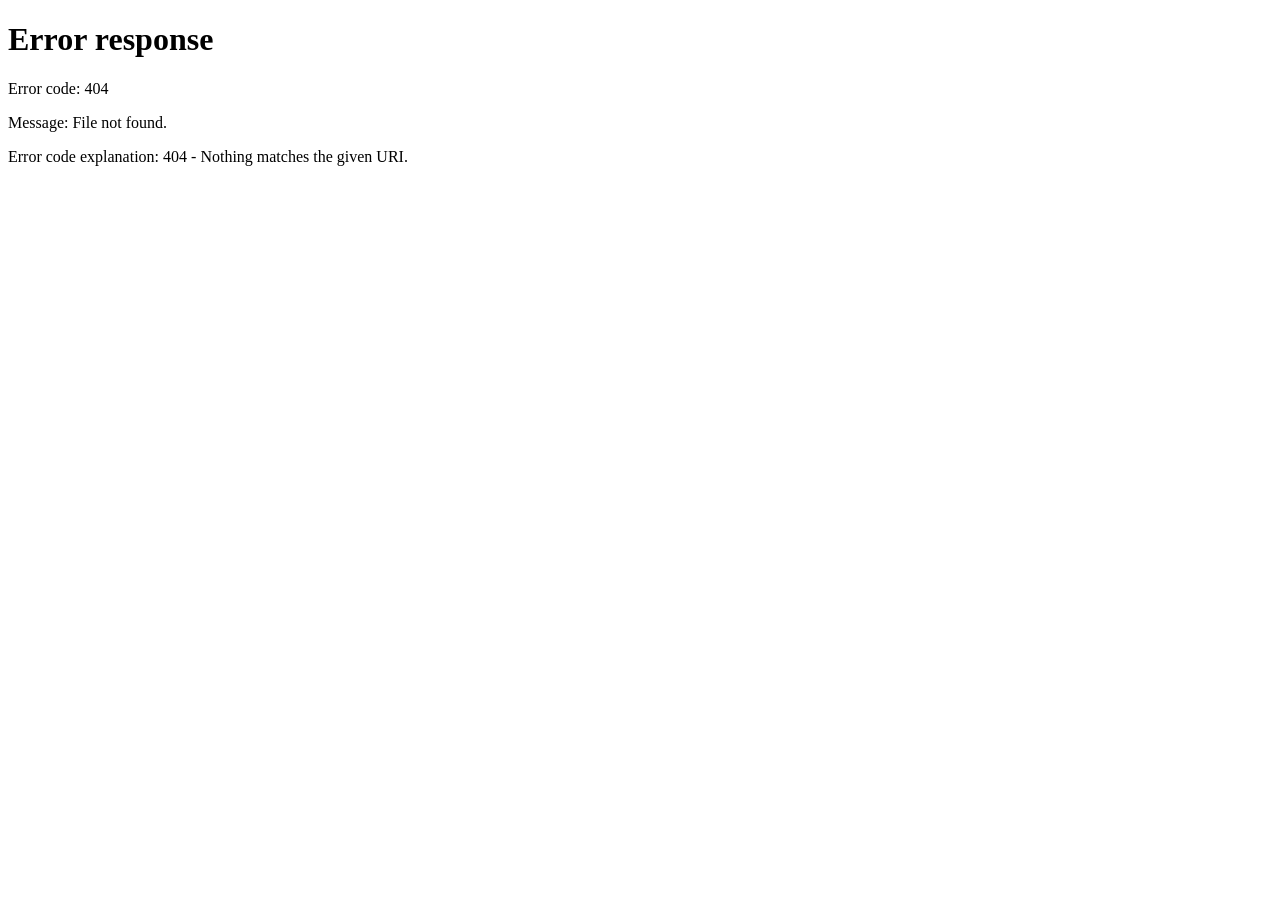
==== commit c8b58361: "Add session auth and RBAC to frontend" ====
--- a/ai-control-plane-springboot/src/main/resources/static/index.html
+++ b/ai-control-plane-springboot/src/main/resources/static/index.html
@@ -2,811 +2,11 @@
 <html lang="en">
 <head>
     <meta charset="UTF-8">
+    <meta http-equiv="refresh" content="0; url=/html/index.html">
     <meta name="viewport" content="width=device-width, initial-scale=1.0">
     <title>AI Control Plane</title>
-    <style>
-        :root {
-            color-scheme: dark;
-            --bg: #07111f;
-            --panel: rgba(11, 25, 44, 0.9);
-            --panel-strong: #102544;
-            --panel-muted: rgba(20, 39, 67, 0.8);
-            --border: rgba(114, 179, 255, 0.18);
-            --text: #ecf4ff;
-            --muted: #9fb6d7;
-            --accent: #6ec8ff;
-            --accent-strong: #917cff;
-            --success: #4fe0a2;
-            --warning: #ffd166;
-            --danger: #ff7b98;
-            --shadow: 0 24px 60px rgba(0, 0, 0, 0.35);
-        }
-
-        * {
-            box-sizing: border-box;
-        }
-
-        body {
-            margin: 0;
-            min-height: 100vh;
-            font-family: Inter, "Segoe UI", Roboto, sans-serif;
-            background:
-                    radial-gradient(circle at top right, rgba(110, 200, 255, 0.16), transparent 30%),
-                    radial-gradient(circle at left center, rgba(145, 124, 255, 0.14), transparent 28%),
-                    linear-gradient(180deg, #09121f 0%, #07111f 100%);
-            color: var(--text);
-        }
-
-        .layout {
-            display: grid;
-            grid-template-columns: 290px 1fr;
-            min-height: 100vh;
-        }
-
-        .sidebar {
-            padding: 32px 24px;
-            background: rgba(5, 13, 24, 0.88);
-            border-right: 1px solid var(--border);
-            position: sticky;
-            top: 0;
-            height: 100vh;
-        }
-
-        .brand {
-            display: flex;
-            align-items: center;
-            gap: 14px;
-            margin-bottom: 36px;
-        }
-
-        .brand-mark {
-            width: 52px;
-            height: 52px;
-            border-radius: 16px;
-            display: grid;
-            place-items: center;
-            background: linear-gradient(135deg, rgba(110, 200, 255, 0.2), rgba(145, 124, 255, 0.25));
-            border: 1px solid rgba(110, 200, 255, 0.24);
-        }
-
-        .brand h1 {
-            font-size: 1.2rem;
-            margin: 0;
-        }
-
-        .brand p,
-        .sidebar-note,
-        .card-subtitle,
-        .hero-copy p,
-        .result-box small,
-        .section-badge,
-        .nav-item span,
-        label,
-        .empty-state,
-        .hero-stat span,
-        .hero-stat strong,
-        .callout p {
-            color: var(--muted);
-        }
-
-        .nav-title {
-            font-size: 0.82rem;
-            letter-spacing: 0.12em;
-            text-transform: uppercase;
-            margin: 0 0 12px;
-            color: var(--muted);
-        }
-
-        .nav-list {
-            display: flex;
-            flex-direction: column;
-            gap: 10px;
-            margin-bottom: 28px;
-        }
-
-        .nav-item {
-            display: flex;
-            align-items: center;
-            gap: 12px;
-            text-decoration: none;
-            color: var(--text);
-            padding: 12px 14px;
-            border-radius: 14px;
-            background: rgba(16, 37, 68, 0.55);
-            border: 1px solid transparent;
-            transition: 160ms ease;
-        }
-
-        .nav-item:hover,
-        .nav-item:focus-visible {
-            border-color: rgba(110, 200, 255, 0.3);
-            transform: translateX(2px);
-            outline: none;
-        }
-
-        .nav-item svg {
-            flex: none;
-            width: 22px;
-            height: 22px;
-        }
-
-        .sidebar-note {
-            margin-top: 28px;
-            padding: 16px;
-            border-radius: 18px;
-            background: rgba(16, 37, 68, 0.68);
-            border: 1px solid var(--border);
-            line-height: 1.5;
-            font-size: 0.94rem;
-        }
-
-        .main {
-            padding: 32px;
-        }
-
-        .hero {
-            display: grid;
-            grid-template-columns: minmax(0, 1.3fr) minmax(280px, 420px);
-            gap: 24px;
-            align-items: stretch;
-            margin-bottom: 28px;
-        }
-
-        .hero-card,
-        .hero-visual,
-        .workflow-card,
-        .callout {
-            background: var(--panel);
-            border: 1px solid var(--border);
-            border-radius: 24px;
-            box-shadow: var(--shadow);
-        }
-
-        .hero-card {
-            padding: 28px;
-        }
-
-        .section-badge {
-            display: inline-flex;
-            align-items: center;
-            gap: 8px;
-            font-size: 0.84rem;
-            padding: 8px 12px;
-            border-radius: 999px;
-            background: rgba(110, 200, 255, 0.1);
-            border: 1px solid rgba(110, 200, 255, 0.2);
-        }
-
-        .hero-copy h2 {
-            margin: 18px 0 12px;
-            font-size: clamp(2rem, 4vw, 3.4rem);
-            line-height: 1.05;
-        }
-
-        .hero-copy p {
-            max-width: 62ch;
-            line-height: 1.7;
-            font-size: 1rem;
-        }
-
-        .hero-stats {
-            display: grid;
-            grid-template-columns: repeat(3, minmax(0, 1fr));
-            gap: 16px;
-            margin-top: 22px;
-        }
-
-        .hero-stat {
-            padding: 16px;
-            border-radius: 20px;
-            background: var(--panel-muted);
-            border: 1px solid rgba(110, 200, 255, 0.12);
-        }
-
-        .hero-stat strong {
-            display: block;
-            color: var(--text);
-            font-size: 1.35rem;
-            margin-bottom: 6px;
-        }
-
-        .hero-visual {
-            padding: 24px;
-            position: relative;
-            overflow: hidden;
-            display: grid;
-            place-items: center;
-        }
-
-        .hero-visual::before,
-        .hero-visual::after {
-            content: "";
-            position: absolute;
-            border-radius: 50%;
-            filter: blur(6px);
-        }
-
-        .hero-visual::before {
-            width: 180px;
-            height: 180px;
-            background: rgba(110, 200, 255, 0.12);
-            top: 10%;
-            right: 8%;
-        }
-
-        .hero-visual::after {
-            width: 140px;
-            height: 140px;
-            background: rgba(145, 124, 255, 0.14);
-            left: 8%;
-            bottom: 8%;
-        }
-
-        .workflows-header {
-            display: flex;
-            align-items: center;
-            justify-content: space-between;
-            gap: 16px;
-            margin: 18px 0 16px;
-        }
-
-        .workflows-grid {
-            display: grid;
-            grid-template-columns: repeat(auto-fit, minmax(320px, 1fr));
-            gap: 20px;
-        }
-
-        .workflow-card {
-            padding: 24px;
-        }
-
-        .card-header {
-            display: flex;
-            align-items: start;
-            justify-content: space-between;
-            gap: 12px;
-            margin-bottom: 18px;
-        }
-
-        .card-title {
-            margin: 0;
-            font-size: 1.18rem;
-        }
-
-        .card-icon {
-            width: 48px;
-            height: 48px;
-            border-radius: 16px;
-            display: grid;
-            place-items: center;
-            background: rgba(110, 200, 255, 0.08);
-            border: 1px solid rgba(110, 200, 255, 0.18);
-        }
-
-        form {
-            display: grid;
-            gap: 14px;
-        }
-
-        label {
-            display: grid;
-            gap: 8px;
-            font-size: 0.92rem;
-        }
-
-        input,
-        textarea,
-        button,
-        select {
-            font: inherit;
-        }
-
-        input,
-        textarea,
-        select {
-            width: 100%;
-            padding: 12px 14px;
-            border-radius: 14px;
-            border: 1px solid rgba(110, 200, 255, 0.18);
-            background: rgba(3, 11, 21, 0.72);
-            color: var(--text);
-        }
-
-        textarea {
-            min-height: 110px;
-            resize: vertical;
-        }
-
-        input:focus,
-        textarea:focus,
-        select:focus {
-            outline: 2px solid rgba(110, 200, 255, 0.3);
-            border-color: rgba(110, 200, 255, 0.45);
-        }
-
-        .button-row {
-            display: flex;
-            flex-wrap: wrap;
-            gap: 10px;
-            align-items: center;
-        }
-
-        button {
-            border: none;
-            border-radius: 14px;
-            padding: 12px 16px;
-            font-weight: 700;
-            cursor: pointer;
-            color: #06101f;
-            background: linear-gradient(135deg, var(--accent), #8effd6);
-            transition: transform 140ms ease, box-shadow 140ms ease;
-            box-shadow: 0 10px 24px rgba(110, 200, 255, 0.25);
-        }
-
-        button.secondary {
-            background: rgba(145, 124, 255, 0.16);
-            color: var(--text);
-            box-shadow: none;
-            border: 1px solid rgba(145, 124, 255, 0.3);
-        }
-
-        button:hover,
-        button:focus-visible {
-            transform: translateY(-1px);
-            outline: none;
-        }
-
-        .status-chip {
-            padding: 7px 12px;
-            border-radius: 999px;
-            font-size: 0.8rem;
-            color: var(--success);
-            background: rgba(79, 224, 162, 0.12);
-            border: 1px solid rgba(79, 224, 162, 0.2);
-        }
-
-        .result-box {
-            margin-top: 16px;
-            padding: 16px;
-            border-radius: 18px;
-            background: rgba(3, 11, 21, 0.74);
-            border: 1px solid rgba(110, 200, 255, 0.12);
-            min-height: 112px;
-        }
-
-        .result-box pre {
-            margin: 8px 0 0;
-            white-space: pre-wrap;
-            word-break: break-word;
-            color: #dff5ff;
-        }
-
-        .empty-state {
-            margin: 0;
-            line-height: 1.6;
-        }
-
-        .callout {
-            padding: 22px 24px;
-            margin-top: 24px;
-            display: flex;
-            align-items: center;
-            justify-content: space-between;
-            gap: 16px;
-        }
-
-        .callout h3,
-        .callout p {
-            margin: 0;
-        }
-
-        .visually-hidden {
-            position: absolute;
-            width: 1px;
-            height: 1px;
-            padding: 0;
-            margin: -1px;
-            overflow: hidden;
-            clip: rect(0, 0, 0, 0);
-            white-space: nowrap;
-            border: 0;
-        }
-
-        @media (max-width: 1080px) {
-            .layout {
-                grid-template-columns: 1fr;
-            }
-
-            .sidebar {
-                position: static;
-                height: auto;
-            }
-
-            .hero {
-                grid-template-columns: 1fr;
-            }
-        }
-
-        @media (max-width: 720px) {
-            .main {
-                padding: 20px;
-            }
-
-            .sidebar {
-                padding: 24px 18px;
-            }
-
-            .hero-card,
-            .hero-visual,
-            .workflow-card,
-            .callout {
-                border-radius: 20px;
-            }
-
-            .hero-stats {
-                grid-template-columns: 1fr;
-            }
-
-            .workflows-grid {
-                grid-template-columns: 1fr;
-            }
-        }
-    </style>
 </head>
 <body>
-<div class="layout">
-    <aside class="sidebar" aria-label="Workflow navigation">
-        <div class="brand">
-            <div class="brand-mark" aria-hidden="true">
-                <svg viewBox="0 0 64 64" fill="none">
-                    <path d="M20 32c0-6.627 5.373-12 12-12h12v24H32c-6.627 0-12-5.373-12-12Z" stroke="#6EC8FF" stroke-width="4"/>
-                    <path d="M44 18v28" stroke="#917CFF" stroke-width="4" stroke-linecap="round"/>
-                    <circle cx="32" cy="32" r="4" fill="#8EFFD6"/>
-                </svg>
-            </div>
-            <div>
-                <h1>AI Control Plane</h1>
-                <p>Landing page & workflow launcher</p>
-            </div>
-        </div>
-
-        <p class="nav-title">Available workflows</p>
-        <nav class="nav-list">
-            <a class="nav-item" href="#workflow-currency">
-                <svg viewBox="0 0 24 24" fill="none"><path d="M12 3v18M7 7.5c0-1.7 2-3 5-3s5 1.3 5 3-1.6 2.6-5 3-5 1.3-5 3 2 3 5 3 5-1.3 5-3" stroke="currentColor" stroke-width="1.8" stroke-linecap="round" stroke-linejoin="round"/></svg>
-                <span>Currency conversion</span>
-            </a>
-            <a class="nav-item" href="#workflow-plan">
-                <svg viewBox="0 0 24 24" fill="none"><path d="M6 5h12M6 12h12M6 19h7" stroke="currentColor" stroke-width="1.8" stroke-linecap="round"/><circle cx="18" cy="19" r="2.5" stroke="currentColor" stroke-width="1.8"/></svg>
-                <span>Create execution plan</span>
-            </a>
-            <a class="nav-item" href="#workflow-execute">
-                <svg viewBox="0 0 24 24" fill="none"><path d="M8 6l9 6-9 6V6Z" stroke="currentColor" stroke-width="1.8" stroke-linejoin="round"/><path d="M4 4v16" stroke="currentColor" stroke-width="1.8" stroke-linecap="round"/></svg>
-                <span>Run a plan</span>
-            </a>
-            <a class="nav-item" href="#workflow-status">
-                <svg viewBox="0 0 24 24" fill="none"><circle cx="12" cy="12" r="8" stroke="currentColor" stroke-width="1.8"/><path d="M12 8v5l3 2" stroke="currentColor" stroke-width="1.8" stroke-linecap="round"/></svg>
-                <span>Execution status</span>
-            </a>
-            <a class="nav-item" href="#workflow-steps">
-                <svg viewBox="0 0 24 24" fill="none"><path d="M7 7h10M7 12h10M7 17h6" stroke="currentColor" stroke-width="1.8" stroke-linecap="round"/><circle cx="5" cy="7" r="1.2" fill="currentColor"/><circle cx="5" cy="12" r="1.2" fill="currentColor"/><circle cx="5" cy="17" r="1.2" fill="currentColor"/></svg>
-                <span>Step inspection</span>
-            </a>
-            <a class="nav-item" href="#workflow-users">
-                <svg viewBox="0 0 24 24" fill="none"><path d="M16 19c0-2.2-1.8-4-4-4s-4 1.8-4 4" stroke="currentColor" stroke-width="1.8" stroke-linecap="round"/><circle cx="12" cy="9" r="3" stroke="currentColor" stroke-width="1.8"/><path d="M19 19c0-1.5-.7-2.8-1.8-3.6M18 6.5A2.5 2.5 0 0 1 18 11.5" stroke="currentColor" stroke-width="1.8" stroke-linecap="round"/></svg>
-                <span>User profiles</span>
-            </a>
-        </nav>
-
-        <div class="sidebar-note">
-            This starter SPA surfaces the existing user APIs as interactive forms so users can discover workflows and inspect responses without leaving the landing page.
-        </div>
-    </aside>
-
-    <main class="main">
-        <section class="hero">
-            <div class="hero-card hero-copy">
-                <div class="section-badge">
-                    <svg width="16" height="16" viewBox="0 0 16 16" fill="none" aria-hidden="true">
-                        <path d="M8 1.5 9.7 5l3.8.6-2.7 2.7.6 3.9L8 10.4 4.6 12.2l.6-3.9L2.5 5.6 6.3 5 8 1.5Z" stroke="#6EC8FF" stroke-width="1.2" stroke-linejoin="round"/>
-                    </svg>
-                    Governed AI workflow workspace
-                </div>
-                <h2>AI Control Plane</h2>
-                <p>
-                    Launch orchestrated workflows, create execution plans, and inspect stateful runs from a single-page interface.
-                    This landing page is designed as the first touchpoint for operators and developers exploring the platform.
-                </p>
-                <div class="hero-stats">
-                    <div class="hero-stat">
-                        <strong>6</strong>
-                        <span>workflow shortcuts</span>
-                    </div>
-                    <div class="hero-stat">
-                        <strong>REST</strong>
-                        <span>API-driven interactions</span>
-                    </div>
-                    <div class="hero-stat">
-                        <strong>SPA</strong>
-                        <span>inline results & forms</span>
-                    </div>
-                </div>
-            </div>
-            <div class="hero-visual" aria-hidden="true">
-                <svg viewBox="0 0 420 320" width="100%" height="100%">
-                    <defs>
-                        <linearGradient id="hero-gradient" x1="0" y1="0" x2="1" y2="1">
-                            <stop offset="0%" stop-color="#6EC8FF" stop-opacity="0.9"/>
-                            <stop offset="100%" stop-color="#917CFF" stop-opacity="0.9"/>
-                        </linearGradient>
-                    </defs>
-                    <rect x="60" y="38" width="300" height="220" rx="28" fill="#091625" stroke="rgba(110,200,255,0.28)"/>
-                    <rect x="94" y="74" width="232" height="24" rx="12" fill="rgba(110,200,255,0.14)"/>
-                    <rect x="94" y="114" width="124" height="64" rx="20" fill="rgba(145,124,255,0.18)" stroke="rgba(145,124,255,0.3)"/>
-                    <rect x="234" y="114" width="92" height="64" rx="20" fill="rgba(110,200,255,0.15)" stroke="rgba(110,200,255,0.24)"/>
-                    <rect x="94" y="194" width="232" height="28" rx="14" fill="rgba(79,224,162,0.14)" stroke="rgba(79,224,162,0.2)"/>
-                    <path d="M132 146h48" stroke="url(#hero-gradient)" stroke-width="8" stroke-linecap="round"/>
-                    <path d="M262 135v22M250 146h24" stroke="#8EFFD6" stroke-width="6" stroke-linecap="round"/>
-                    <path d="M153 216h116" stroke="#8EFFD6" stroke-width="8" stroke-linecap="round"/>
-                    <circle cx="334" cy="64" r="18" fill="rgba(110,200,255,0.14)"/>
-                    <circle cx="334" cy="64" r="8" fill="#6EC8FF"/>
-                </svg>
-            </div>
-        </section>
-
-        <div class="workflows-header">
-            <div>
-                <p class="nav-title">Workflow console</p>
-                <h3 style="margin: 6px 0 0; font-size: 1.55rem;">Launch and inspect user workflows</h3>
-            </div>
-            <div class="status-chip">User APIs detected</div>
-        </div>
-
-        <section class="workflows-grid">
-            <article class="workflow-card" id="workflow-currency">
-                <div class="card-header">
-                    <div>
-                        <h4 class="card-title">Currency conversion workflow</h4>
-                        <p class="card-subtitle">POST /api/user/orchestration/workflows/currency-conversion/execute</p>
-                    </div>
-                    <div class="card-icon" aria-hidden="true">
-                        <svg width="24" height="24" viewBox="0 0 24 24" fill="none"><path d="M12 3v18M7 7.5c0-1.7 2-3 5-3s5 1.3 5 3-1.6 2.6-5 3-5 1.3-5 3 2 3 5 3 5-1.3 5-3" stroke="#6EC8FF" stroke-width="1.8" stroke-linecap="round" stroke-linejoin="round"/></svg>
-                    </div>
-                </div>
-                <form data-endpoint="/api/user/orchestration/workflows/currency-conversion/execute" data-method="POST" data-result="currency-result">
-                    <label>
-                        Prompt
-                        <textarea name="prompt" placeholder="Convert 200 USD to EUR using the current workflow."></textarea>
-                    </label>
-                    <div class="button-row">
-                        <button type="submit">Run conversion</button>
-                    </div>
-                </form>
-                <div class="result-box" id="currency-result"><p class="empty-state">Results will appear here after the workflow executes.</p></div>
-            </article>
-
-            <article class="workflow-card" id="workflow-plan">
-                <div class="card-header">
-                    <div>
-                        <h4 class="card-title">Create execution plan</h4>
-                        <p class="card-subtitle">POST /api/user/orchestration/plan</p>
-                    </div>
-                    <div class="card-icon" aria-hidden="true">
-                        <svg width="24" height="24" viewBox="0 0 24 24" fill="none"><path d="M6 5h12M6 12h12M6 19h7" stroke="#917CFF" stroke-width="1.8" stroke-linecap="round"/><circle cx="18" cy="19" r="2.5" stroke="#917CFF" stroke-width="1.8"/></svg>
-                    </div>
-                </div>
-                <form data-endpoint="/api/user/orchestration/plan" data-method="POST" data-result="plan-result">
-                    <label>
-                        Task summary
-                        <input name="taskSummary" type="text" placeholder="Summarize inventory and sales by region">
-                    </label>
-                    <label>
-                        Metadata
-                        <textarea name="metadata" placeholder='{"priority":"high","channel":"web"}'></textarea>
-                    </label>
-                    <div class="button-row">
-                        <button type="submit">Create plan</button>
-                    </div>
-                </form>
-                <div class="result-box" id="plan-result"><p class="empty-state">A new plan identifier and metadata snapshot will render here.</p></div>
-            </article>
-
-            <article class="workflow-card" id="workflow-execute">
-                <div class="card-header">
-                    <div>
-                        <h4 class="card-title">Run a saved plan</h4>
-                        <p class="card-subtitle">POST /api/user/orchestration/execute/{planId}</p>
-                    </div>
-                    <div class="card-icon" aria-hidden="true">
-                        <svg width="24" height="24" viewBox="0 0 24 24" fill="none"><path d="M8 6l9 6-9 6V6Z" stroke="#8EFFD6" stroke-width="1.8" stroke-linejoin="round"/><path d="M4 4v16" stroke="#8EFFD6" stroke-width="1.8" stroke-linecap="round"/></svg>
-                    </div>
-                </div>
-                <form data-endpoint-template="/api/user/orchestration/execute/{planId}" data-method="POST" data-result="execute-result">
-                    <label>
-                        Plan ID
-                        <input name="planId" type="text" placeholder="plan-12345">
-                    </label>
-                    <div class="button-row">
-                        <button type="submit">Execute plan</button>
-                    </div>
-                </form>
-                <div class="result-box" id="execute-result"><p class="empty-state">Execution instance details will appear here.</p></div>
-            </article>
-
-            <article class="workflow-card" id="workflow-status">
-                <div class="card-header">
-                    <div>
-                        <h4 class="card-title">Execution status lookup</h4>
-                        <p class="card-subtitle">GET /api/user/orchestration/executions/{instanceId}</p>
-                    </div>
-                    <div class="card-icon" aria-hidden="true">
-                        <svg width="24" height="24" viewBox="0 0 24 24" fill="none"><circle cx="12" cy="12" r="8" stroke="#FFD166" stroke-width="1.8"/><path d="M12 8v5l3 2" stroke="#FFD166" stroke-width="1.8" stroke-linecap="round"/></svg>
-                    </div>
-                </div>
-                <form data-endpoint-template="/api/user/orchestration/executions/{instanceId}" data-method="GET" data-result="status-result">
-                    <label>
-                        Instance ID
-                        <input name="instanceId" type="text" placeholder="instance-12345">
-                    </label>
-                    <div class="button-row">
-                        <button type="submit">Fetch status</button>
-                    </div>
-                </form>
-                <div class="result-box" id="status-result"><p class="empty-state">Run state, timestamps, and cost data will render here.</p></div>
-            </article>
-
-            <article class="workflow-card" id="workflow-steps">
-                <div class="card-header">
-                    <div>
-                        <h4 class="card-title">Step inspection & completion</h4>
-                        <p class="card-subtitle">GET /executions/{instanceId}/steps • POST /steps/{stepId}/complete</p>
-                    </div>
-                    <div class="card-icon" aria-hidden="true">
-                        <svg width="24" height="24" viewBox="0 0 24 24" fill="none"><path d="M7 7h10M7 12h10M7 17h6" stroke="#6EC8FF" stroke-width="1.8" stroke-linecap="round"/><circle cx="5" cy="7" r="1.2" fill="#6EC8FF"/><circle cx="5" cy="12" r="1.2" fill="#6EC8FF"/><circle cx="5" cy="17" r="1.2" fill="#6EC8FF"/></svg>
-                    </div>
-                </div>
-                <form data-endpoint-template="/api/user/orchestration/executions/{instanceId}/steps" data-method="GET" data-result="steps-result">
-                    <label>
-                        Instance ID
-                        <input name="instanceId" type="text" placeholder="instance-12345">
-                    </label>
-                    <div class="button-row">
-                        <button type="submit">List steps</button>
-                    </div>
-                </form>
-                <form data-endpoint-template="/api/user/orchestration/executions/{instanceId}/steps/{stepId}/complete" data-method="POST" data-result="steps-result">
-                    <label>
-                        Instance ID
-                        <input name="instanceId" type="text" placeholder="instance-12345">
-                    </label>
-                    <label>
-                        Step ID
-                        <input name="stepId" type="text" placeholder="step-1">
-                    </label>
-                    <div class="button-row">
-                        <button class="secondary" type="submit">Mark step completed</button>
-                    </div>
-                </form>
-                <div class="result-box" id="steps-result"><p class="empty-state">Step lists and completion responses will share this response panel.</p></div>
-            </article>
-
-            <article class="workflow-card" id="workflow-users">
-                <div class="card-header">
-                    <div>
-                        <h4 class="card-title">List user profiles</h4>
-                        <p class="card-subtitle">GET /api/user/profiles</p>
-                    </div>
-                    <div class="card-icon" aria-hidden="true">
-                        <svg width="24" height="24" viewBox="0 0 24 24" fill="none"><path d="M16 19c0-2.2-1.8-4-4-4s-4 1.8-4 4" stroke="#917CFF" stroke-width="1.8" stroke-linecap="round"/><circle cx="12" cy="9" r="3" stroke="#917CFF" stroke-width="1.8"/></svg>
-                    </div>
-                </div>
-                <form data-endpoint="/api/user/profiles" data-method="GET" data-result="users-result">
-                    <div class="button-row">
-                        <button type="submit">Load profiles</button>
-                    </div>
-                </form>
-                <div class="result-box" id="users-result"><p class="empty-state">Seeded user records will appear here.</p></div>
-            </article>
-        </section>
-
-        <section class="callout">
-            <div>
-                <h3>Next iteration ideas</h3>
-                <p>Add authentication-aware sessions, richer workflow cards, and dedicated history views once the API surface expands.</p>
-            </div>
-            <a class="nav-item" href="#workflow-currency" style="width: fit-content;">
-                <svg viewBox="0 0 24 24" fill="none"><path d="M5 12h14M13 6l6 6-6 6" stroke="currentColor" stroke-width="1.8" stroke-linecap="round" stroke-linejoin="round"/></svg>
-                <span>Try a workflow</span>
-            </a>
-        </section>
-    </main>
-</div>
-
-<script>
-    const renderResult = (elementId, payload, ok = true) => {
-        const target = document.getElementById(elementId);
-        if (!target) {
-            return;
-        }
-
-        const status = ok ? 'Response payload' : 'Request failed';
-        target.innerHTML = `<small>${status}</small><pre>${JSON.stringify(payload, null, 2)}</pre>`;
-    };
-
-    const buildEndpoint = (form) => {
-        const direct = form.dataset.endpoint;
-        if (direct) {
-            return direct;
-        }
-
-        let template = form.dataset.endpointTemplate || '';
-        const data = new FormData(form);
-        for (const [key, value] of data.entries()) {
-            template = template.replace(`{${key}}`, encodeURIComponent(String(value).trim()));
-        }
-        return template;
-    };
-
-    document.querySelectorAll('form[data-result]').forEach((form) => {
-        const submitButton = form.querySelector('button[type="submit"]');
-        if (submitButton) {
-            submitButton.dataset.label = submitButton.textContent;
-        }
-
-        form.addEventListener('submit', async (event) => {
-            event.preventDefault();
-
-            const method = form.dataset.method || 'GET';
-            const endpoint = buildEndpoint(form);
-            const resultTarget = form.dataset.result;
-
-            if (submitButton) {
-                submitButton.disabled = true;
-                submitButton.textContent = 'Loading...';
-            }
-
-            try {
-                const formData = new FormData(form);
-                const payload = Object.fromEntries(
-                    Array.from(formData.entries()).filter(([, value]) => String(value).trim() !== '')
-                );
-                const options = {
-                    method,
-                    headers: {
-                        Accept: 'application/json'
-                    }
-                };
-
-                if (method !== 'GET' && !endpoint.endsWith('/complete')) {
-                    options.headers['Content-Type'] = 'application/json';
-                    options.body = JSON.stringify(payload);
-                }
-
-                const response = await fetch(endpoint, options);
-                const text = await response.text();
-                let parsed;
-
-                try {
-                    parsed = text ? JSON.parse(text) : { status: response.status, message: 'No response body returned.' };
-                } catch (error) {
-                    parsed = { raw: text };
-                }
-
-                if (!response.ok) {
-                    renderResult(resultTarget, { status: response.status, error: parsed }, false);
-                } else {
-                    renderResult(resultTarget, parsed, true);
-                }
-            } catch (error) {
-                renderResult(resultTarget, { message: error.message }, false);
-            } finally {
-                if (submitButton) {
-                    submitButton.disabled = false;
-                    submitButton.textContent = submitButton.dataset.label || 'Submit';
-                }
-            }
-        });
-    });
-</script>
+<p>Redirecting to the user workspace. If that does not happen automatically, <a href="/html/index.html">open the frontend</a>.</p>
 </body>
 </html>
